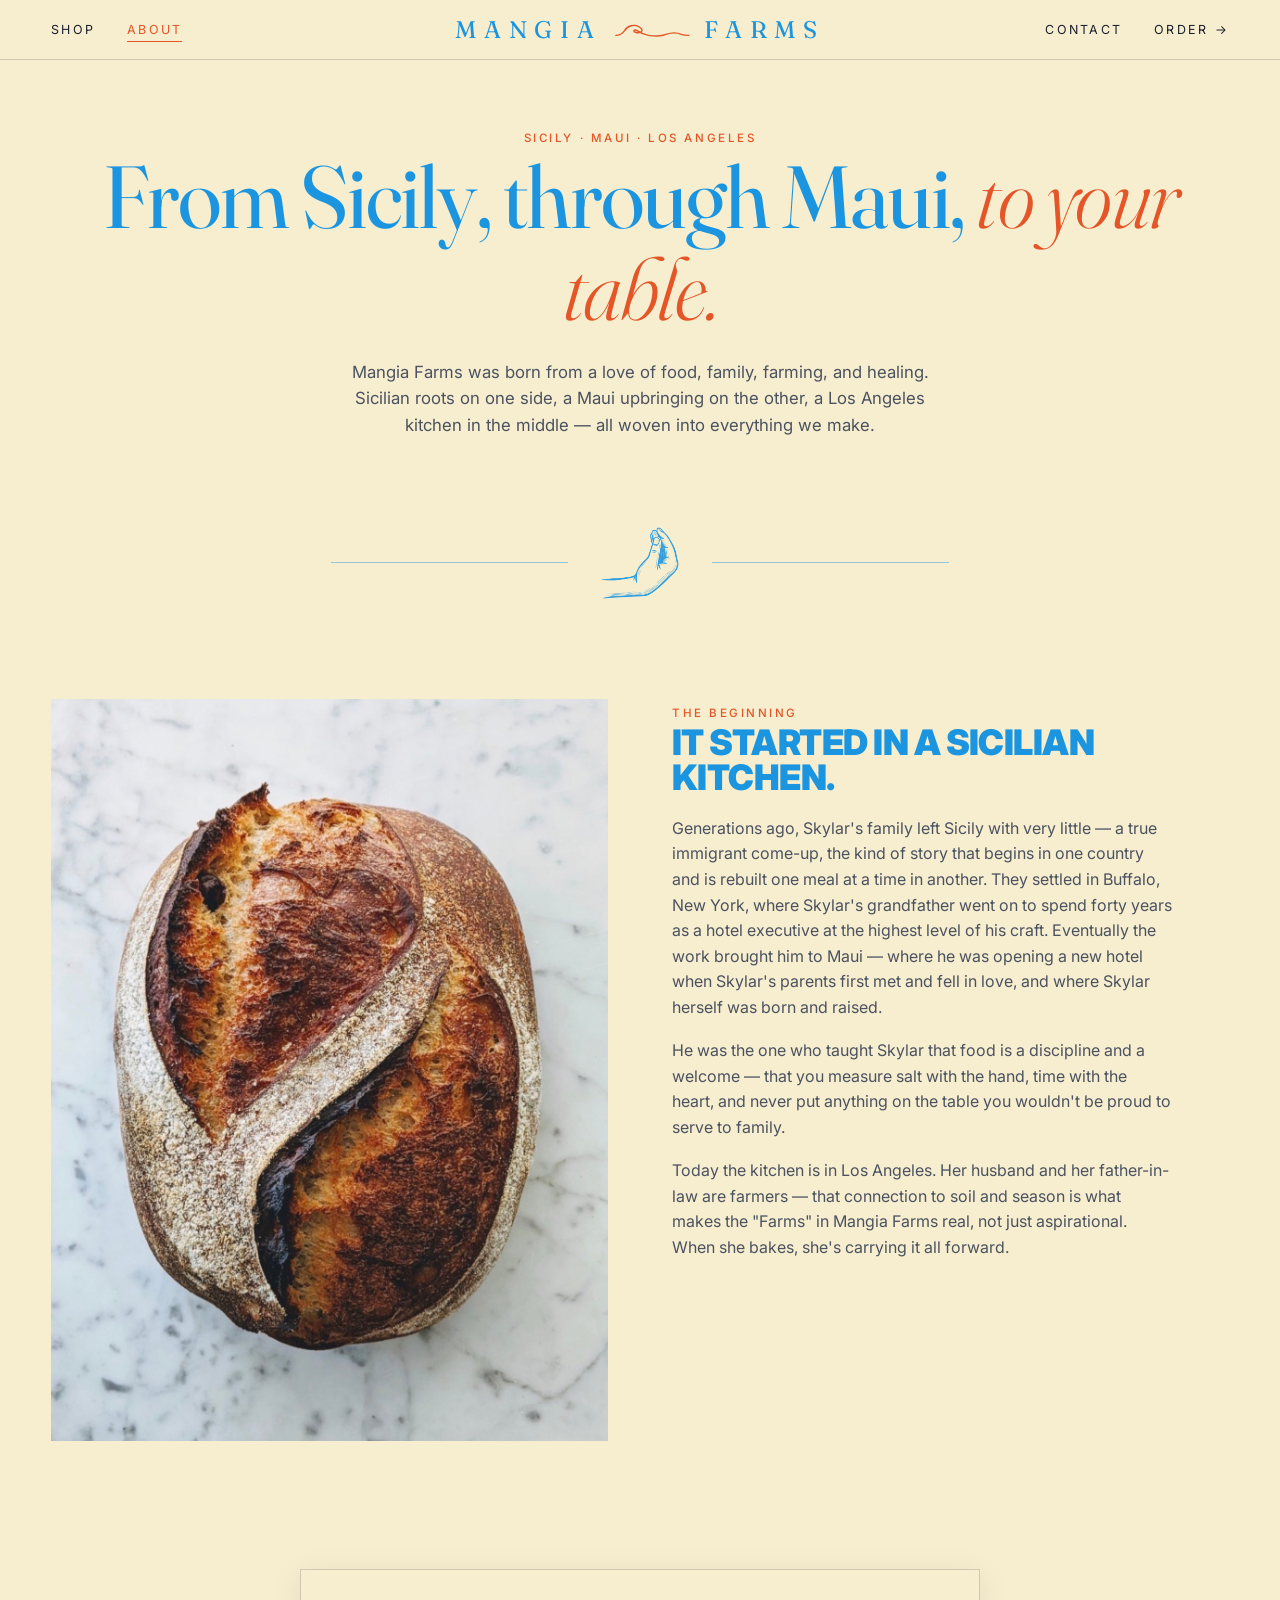
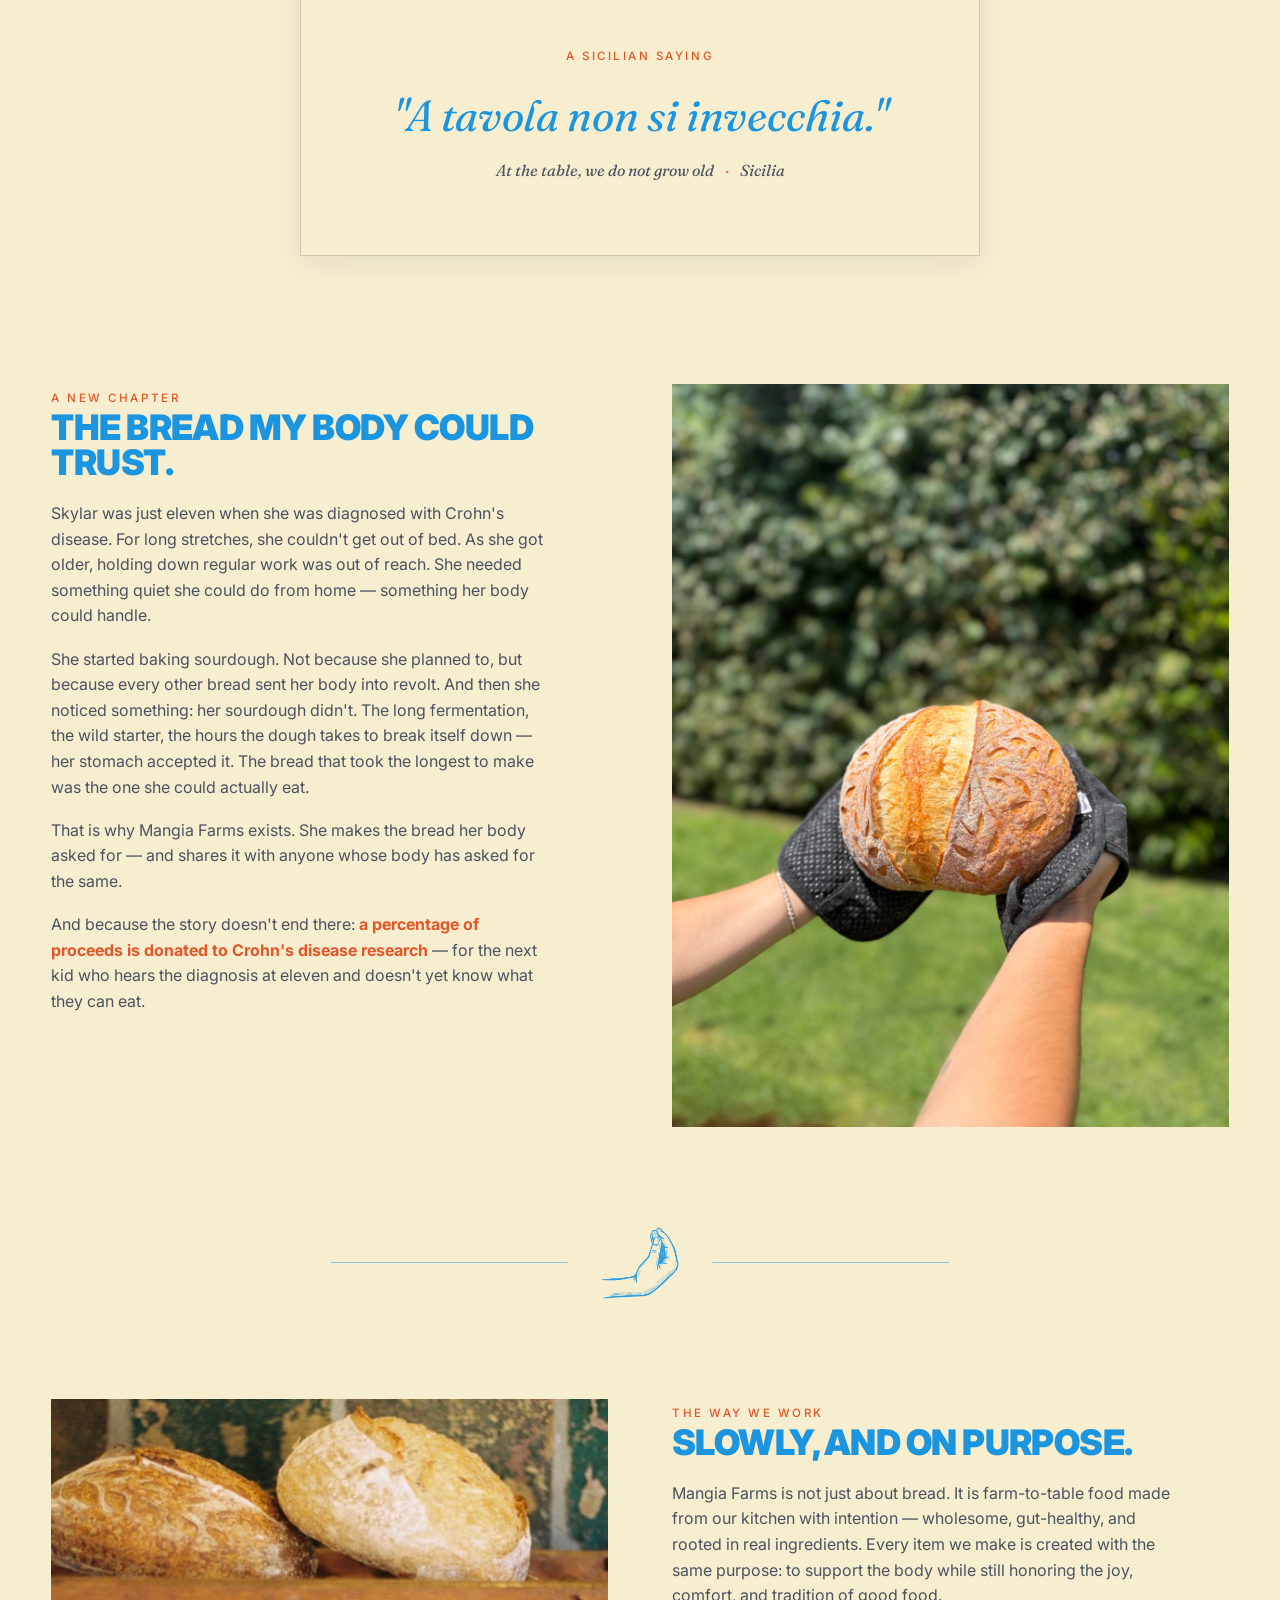
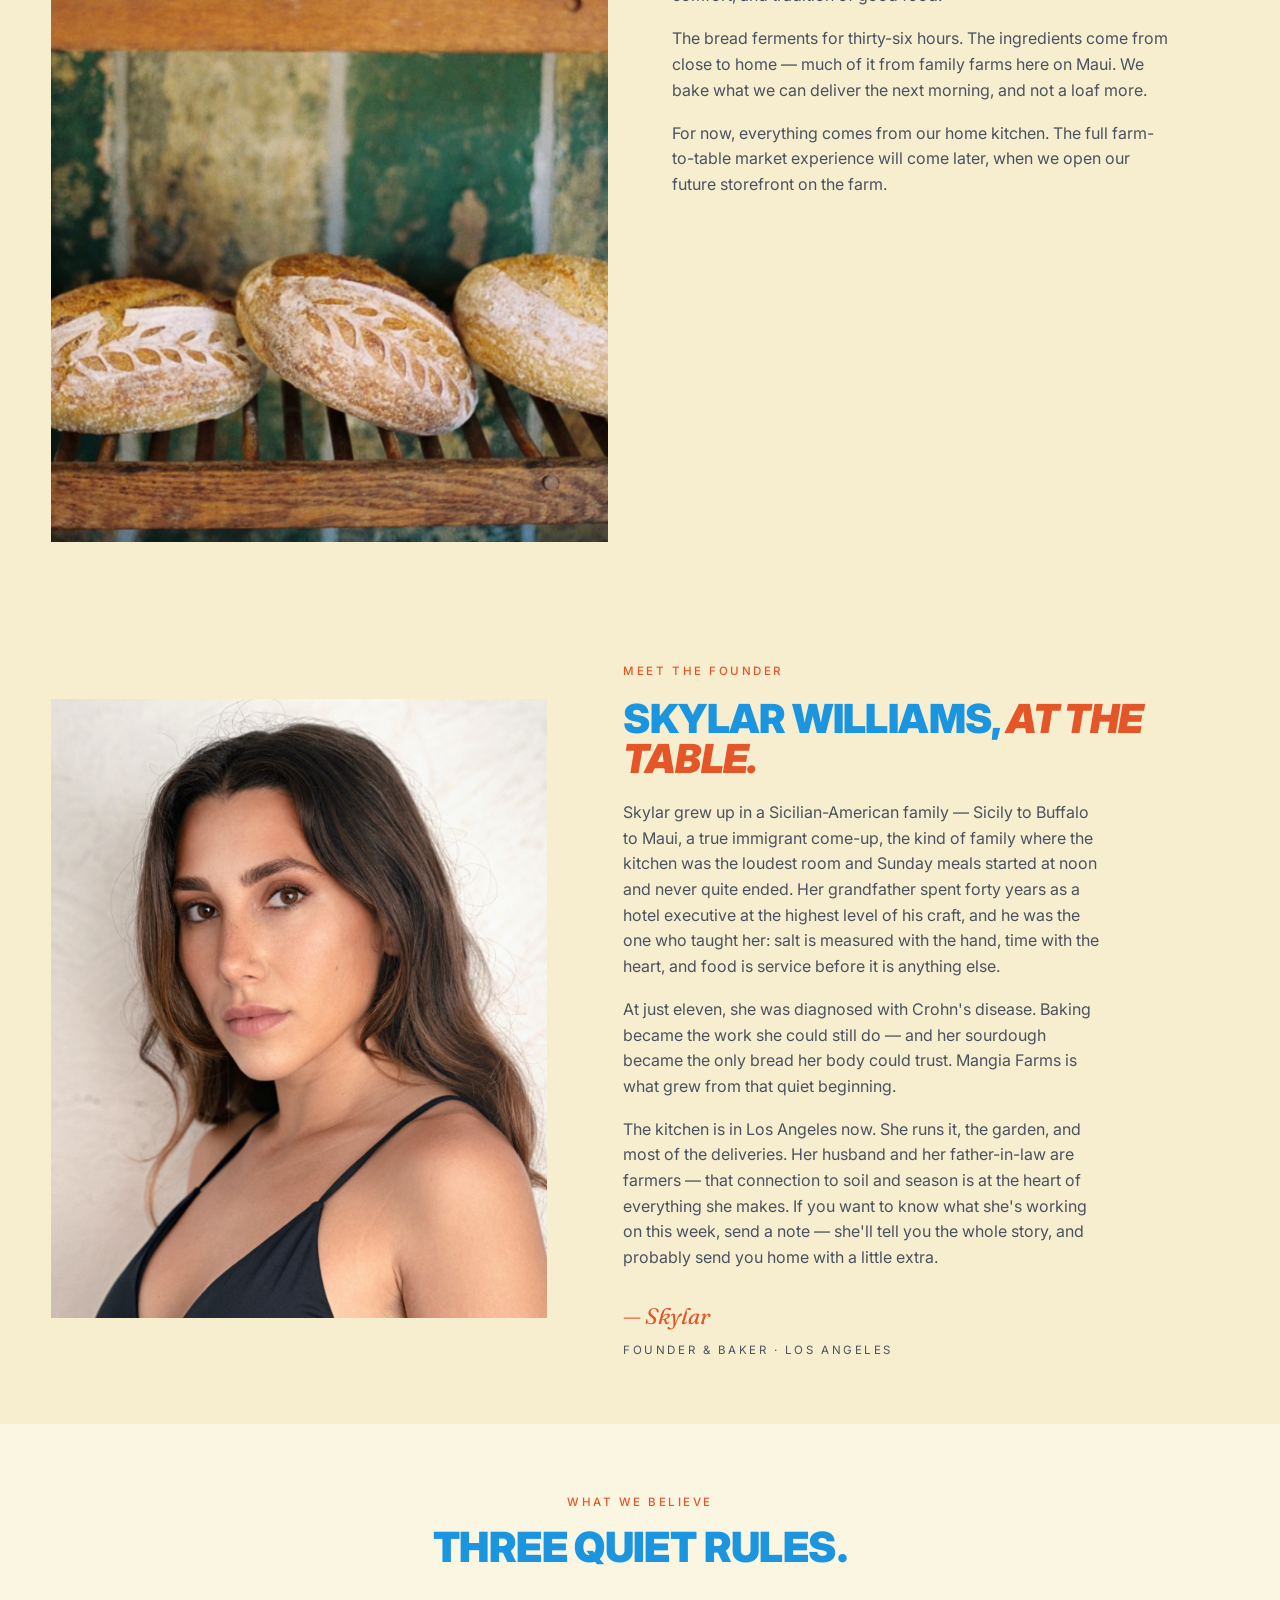
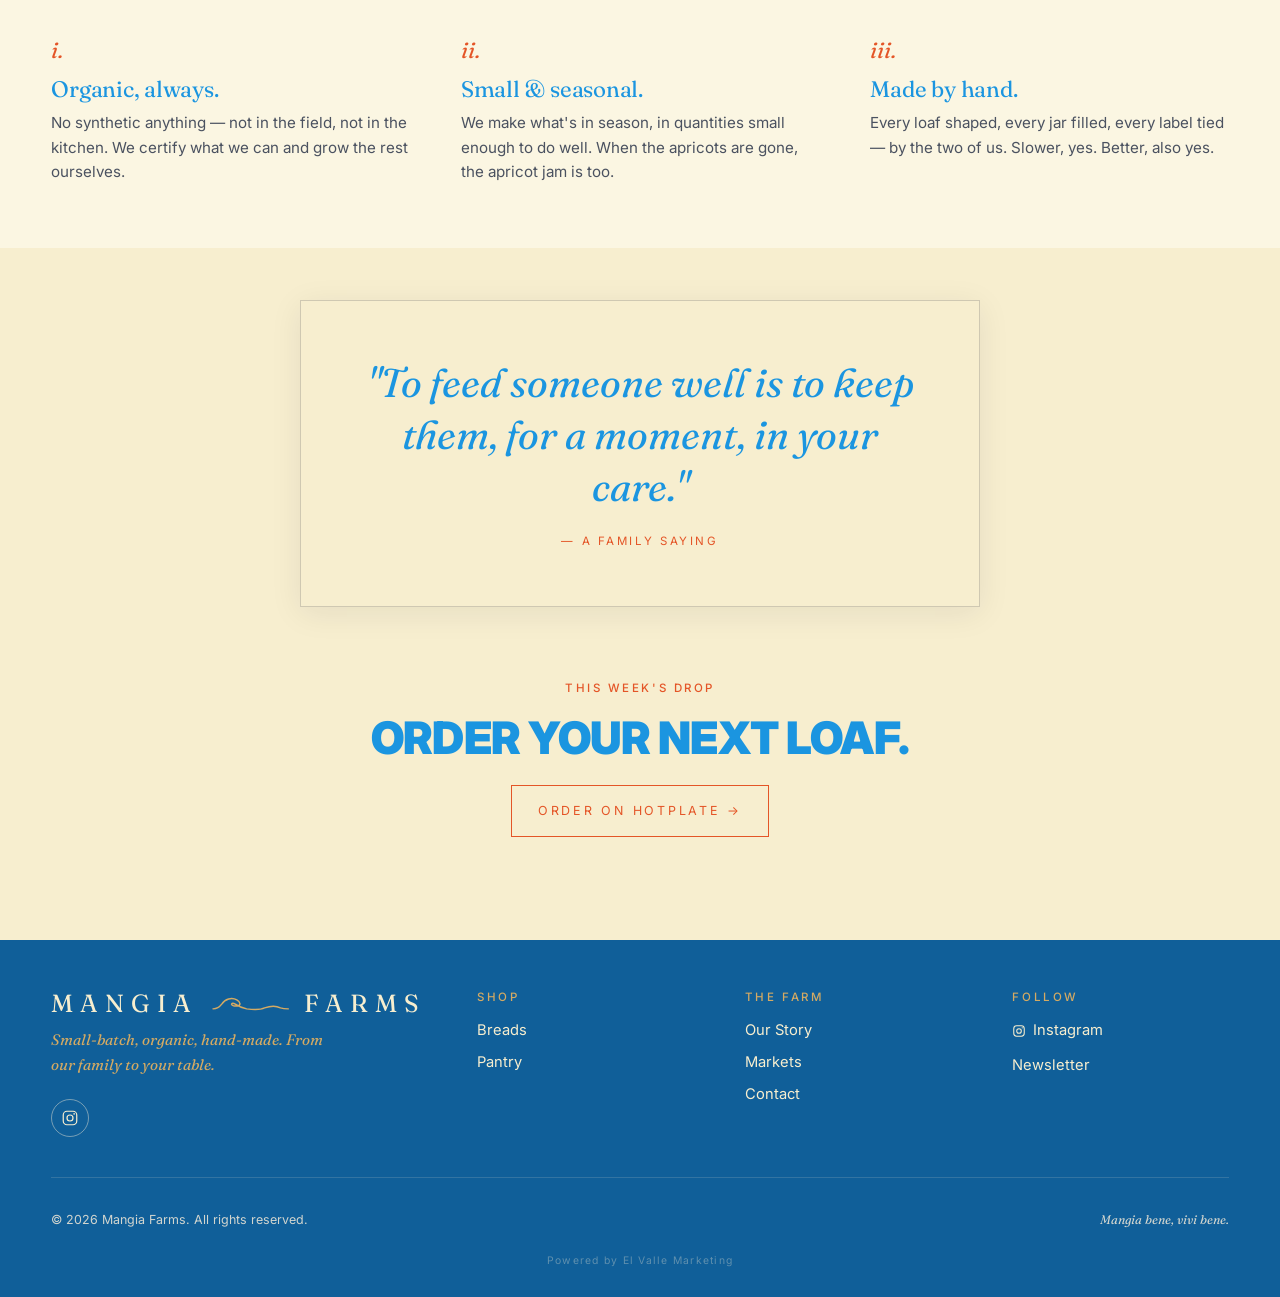
==== about.html @ 17d184f8 "Initial commit — Mangia Farms site Full site as currently live at mangiafarms.com: home, shop, about" ====
<!doctype html>
<html lang="en">
<head>
<meta charset="utf-8" />
<meta name="viewport" content="width=device-width, initial-scale=1" />
<title>About — Mangia Farms</title>
<meta name="description" content="The story of Mangia Farms — a small, family-run kitchen growing and making slow, organic food in the old tradition." />
<link rel="canonical" href="https://mangiafarms.com/about.html">
<meta property="og:type" content="website">
<meta property="og:site_name" content="Mangia Farms">
<meta property="og:title" content="From Sicily, through Maui, to your table — Mangia Farms">
<meta property="og:description" content="Skylar Williams was diagnosed with Crohn's at eleven. Her long-fermented sourdough became the bread her body could trust. This is the story of Mangia Farms.">
<meta property="og:url" content="https://mangiafarms.com/about.html">
<meta property="og:image" content="https://mangiafarms.com/img/loaf-mitts-light.jpg">
<meta name="twitter:card" content="summary_large_image">
<link rel="preconnect" href="https://fonts.googleapis.com">
<link rel="preconnect" href="https://fonts.gstatic.com" crossorigin>
<link href="https://fonts.googleapis.com/css2?family=Fraunces:ital,opsz,wght@0,9..144,300;0,9..144,400;0,9..144,500;1,9..144,300;1,9..144,400&family=Inter:wght@300;400;500;600;700;800;900&family=Caveat:wght@500;700&display=swap" rel="stylesheet">
<link rel="icon" type="image/png" sizes="32x32" href="img/favicon-32.png">
<link rel="icon" type="image/png" sizes="16x16" href="img/favicon-16.png">
<link rel="icon" type="image/png" href="img/favicon.png">
<link rel="apple-touch-icon" sizes="180x180" href="img/apple-touch-icon.png">
<link rel="stylesheet" href="styles.css">
</head>
<body>

<header class="nav">
  <div class="nav-inner">
    <ul class="nav-links nav-links--left">
      <li><a href="shop.html">Shop</a></li>
      <li><a href="about.html" class="active">About</a></li>
    </ul>
    <a href="index.html" class="brand"><span>Mangia</span><svg class="brand-wave" viewBox="0 0 80 18" aria-hidden="true" focusable="false"><path d="M 2 15 C 5 15 8 14 11 10 C 14 5 21 3 26 6 C 31 9 30 13 23 12 C 19 11 21 8 24 10 C 27 12 31 14 36 15 C 44 16 50 16 54 14 C 60 12 66 12 70 14 C 73 15 76 15 78 15" fill="none" stroke="currentColor" stroke-width="1.5" stroke-linecap="round" stroke-linejoin="round"/></svg><span>Farms</span></a>
    <ul class="nav-links nav-links--right">
      <li><a href="contact.html">Contact</a></li>
      <li><a href="https://www.hotplate.com/mangiafarms?referralType=reminder" target="_blank" rel="noopener">Order &rarr;</a></li>
    </ul>
  </div>
</header>

<main>

  <section class="about-hero">
    <span class="eyebrow">Sicily · Maui · Los Angeles</span>
    <h1>From Sicily, through Maui, <em>to your table.</em></h1>
    <p>Mangia Farms was born from a love of food, family, farming, and healing. Sicilian roots on one side, a Maui upbringing on the other, a Los Angeles kitchen in the middle — all woven into everything we make.</p>
  </section>

  <div class="hand-divider" aria-hidden="true">
    <img src="img/mangia-hand.png" alt="" loading="lazy" decoding="async" />
  </div>

  <section class="story">
    <figure class="story-img">
      <img src="img/loaf-marble.jpg" alt="A single sourdough boule on marble, scored in two crescent slashes." />
    </figure>
    <div class="story-copy">
      <span class="eyebrow">The Beginning</span>
      <h2>It started in a Sicilian kitchen.</h2>
      <p>Generations ago, Skylar's family left Sicily with very little — a true immigrant come-up, the kind of story that begins in one country and is rebuilt one meal at a time in another. They settled in Buffalo, New York, where Skylar's grandfather went on to spend forty years as a hotel executive at the highest level of his craft. Eventually the work brought him to Maui — where he was opening a new hotel when Skylar's parents first met and fell in love, and where Skylar herself was born and raised.</p>
      <p>He was the one who taught Skylar that food is a discipline and a welcome — that you measure salt with the hand, time with the heart, and never put anything on the table you wouldn't be proud to serve to family.</p>
      <p>Today the kitchen is in Los Angeles. Her husband and her father-in-law are farmers — that connection to soil and season is what makes the "Farms" in Mangia Farms real, not just aspirational. When she bakes, she's carrying it all forward.</p>
    </div>
  </section>

  <section class="heritage-section">
    <div class="heritage-band">
      <span class="eyebrow">A Sicilian Saying</span>
      <p class="heritage-quote">"A tavola non si invecchia."</p>
      <p class="heritage-translation">At the table, we do not grow old <span class="dot">·</span> Sicilia</p>
    </div>
  </section>

  <section class="story reverse">
    <figure class="story-img">
      <img src="img/loaf-mitts-light.jpg" alt="A sourdough boule with intricate wheat-pattern scoring, held in oven mitts in the garden." loading="lazy" decoding="async" />
    </figure>
    <div class="story-copy">
      <span class="eyebrow">A New Chapter</span>
      <h2>The bread my body could trust.</h2>
      <p>Skylar was just eleven when she was diagnosed with Crohn's disease. For long stretches, she couldn't get out of bed. As she got older, holding down regular work was out of reach. She needed something quiet she could do from home — something her body could handle.</p>
      <p>She started baking sourdough. Not because she planned to, but because every other bread sent her body into revolt. And then she noticed something: her sourdough didn't. The long fermentation, the wild starter, the hours the dough takes to break itself down — her stomach accepted it. The bread that took the longest to make was the one she could actually eat.</p>
      <p>That is why Mangia Farms exists. She makes the bread her body asked for — and shares it with anyone whose body has asked for the same.</p>
      <p>And because the story doesn't end there: <strong style="font-style: normal; color: var(--wine);">a percentage of proceeds is donated to Crohn's disease research</strong> — for the next kid who hears the diagnosis at eleven and doesn't yet know what they can eat.</p>
    </div>
  </section>

  <div class="hand-divider" aria-hidden="true">
    <img src="img/mangia-hand.png" alt="" loading="lazy" decoding="async" />
  </div>

  <section class="story">
    <figure class="story-img">
      <img src="img/loaves-shelf.jpg" alt="A wooden rack of fresh-baked loaves with wheat-pattern scoring against a weathered green wall." loading="lazy" decoding="async" />
    </figure>
    <div class="story-copy">
      <span class="eyebrow">The Way We Work</span>
      <h2>Slowly, and on purpose.</h2>
      <p>Mangia Farms is not just about bread. It is farm-to-table food made from our kitchen with intention — wholesome, gut-healthy, and rooted in real ingredients. Every item we make is created with the same purpose: to support the body while still honoring the joy, comfort, and tradition of good food.</p>
      <p>The bread ferments for thirty-six hours. The ingredients come from close to home — much of it from family farms here on Maui. We bake what we can deliver the next morning, and not a loaf more.</p>
      <p>For now, everything comes from our home kitchen. The full farm-to-table market experience will come later, when we open our future storefront on the farm.</p>
    </div>
  </section>

  <section class="founder">
    <figure class="founder-img">
      <img src="img/skylar.jpg" alt="Skylar Williams, founder of Mangia Farms." loading="lazy" decoding="async" />
    </figure>
    <div class="founder-copy">
      <span class="eyebrow">Meet the Founder</span>
      <h2>Skylar Williams, <em>at the table.</em></h2>
      <p>Skylar grew up in a Sicilian-American family — Sicily to Buffalo to Maui, a true immigrant come-up, the kind of family where the kitchen was the loudest room and Sunday meals started at noon and never quite ended. Her grandfather spent forty years as a hotel executive at the highest level of his craft, and he was the one who taught her: salt is measured with the hand, time with the heart, and food is service before it is anything else.</p>
      <p>At just eleven, she was diagnosed with Crohn's disease. Baking became the work she could still do — and her sourdough became the only bread her body could trust. Mangia Farms is what grew from that quiet beginning.</p>
      <p>The kitchen is in Los Angeles now. She runs it, the garden, and most of the deliveries. Her husband and her father-in-law are farmers — that connection to soil and season is at the heart of everything she makes. If you want to know what she's working on this week, send a note — she'll tell you the whole story, and probably send you home with a little extra.</p>
      <span class="founder-signature">— Skylar</span>
      <span class="founder-role">Founder &amp; Baker · Los Angeles</span>
    </div>
  </section>

  <div class="values">
    <section>
      <div class="section-head">
        <span class="eyebrow">What We Believe</span>
        <h2>Three quiet rules.</h2>
      </div>
      <div class="values-grid">
        <div class="value">
          <div class="value-num">i.</div>
          <h3>Organic, always.</h3>
          <p>No synthetic anything — not in the field, not in the kitchen. We certify what we can and grow the rest ourselves.</p>
        </div>
        <div class="value">
          <div class="value-num">ii.</div>
          <h3>Small &amp; seasonal.</h3>
          <p>We make what's in season, in quantities small enough to do well. When the apricots are gone, the apricot jam is too.</p>
        </div>
        <div class="value">
          <div class="value-num">iii.</div>
          <h3>Made by hand.</h3>
          <p>Every loaf shaped, every jar filled, every label tied — by the two of us. Slower, yes. Better, also yes.</p>
        </div>
      </div>
    </section>
  </div>

  <div class="quote">
    <blockquote>"To feed someone well is to keep them, for a moment, in your care."</blockquote>
    <cite>— A Family Saying</cite>
  </div>

  <section style="padding-top: 1rem; text-align: center;">
    <span class="eyebrow">This Week's Drop</span>
    <h2 style="font-size: clamp(1.8rem, 4vw, 2.8rem); margin: 1rem 0 1.5rem;">Order your next loaf.</h2>
    <a href="https://www.hotplate.com/mangiafarms?referralType=reminder" target="_blank" rel="noopener" class="btn btn--wine">Order on Hotplate &rarr;</a>
  </section>

</main>

<footer>
  <div class="footer-inner">
    <div>
      <div class="footer-brand"><span>Mangia</span><svg class="brand-wave" viewBox="0 0 80 18" aria-hidden="true" focusable="false"><path d="M 2 15 C 5 15 8 14 11 10 C 14 5 21 3 26 6 C 31 9 30 13 23 12 C 19 11 21 8 24 10 C 27 12 31 14 36 15 C 44 16 50 16 54 14 C 60 12 66 12 70 14 C 73 15 76 15 78 15" fill="none" stroke="currentColor" stroke-width="1.5" stroke-linecap="round" stroke-linejoin="round"/></svg><span>Farms</span></div>
      <p class="footer-tag">Small-batch, organic, hand-made. From our family to your table.</p>
      <div class="footer-social">
        <a href="https://www.instagram.com/mangiafarms" target="_blank" rel="noopener" aria-label="Follow Mangia Farms on Instagram">
          <svg viewBox="0 0 24 24" aria-hidden="true" focusable="false"><rect x="3" y="3" width="18" height="18" rx="5" fill="none" stroke="currentColor" stroke-width="1.6"/><circle cx="12" cy="12" r="4" fill="none" stroke="currentColor" stroke-width="1.6"/><circle cx="17.5" cy="6.5" r="1.1" fill="currentColor"/></svg>
        </a>
      </div>
    </div>
    <div class="footer-col">
      <h4>Shop</h4>
      <ul>
        <li><a href="shop.html">Breads</a></li>
        <li><a href="shop.html">Pantry</a></li>
      </ul>
    </div>
    <div class="footer-col">
      <h4>The Farm</h4>
      <ul>
        <li><a href="about.html">Our Story</a></li>
        <li><a href="index.html#markets">Markets</a></li>
        <li><a href="contact.html">Contact</a></li>
      </ul>
    </div>
    <div class="footer-col">
      <h4>Follow</h4>
      <ul>
        <li><a href="https://www.instagram.com/mangiafarms" target="_blank" rel="noopener" class="ig-inline"><svg viewBox="0 0 24 24" aria-hidden="true" focusable="false"><rect x="3" y="3" width="18" height="18" rx="5" fill="none" stroke="currentColor" stroke-width="1.8"/><circle cx="12" cy="12" r="4" fill="none" stroke="currentColor" stroke-width="1.8"/><circle cx="17.5" cy="6.5" r="1.1" fill="currentColor"/></svg>Instagram</a></li>
        <li><a href="#">Newsletter</a></li>
      </ul>
    </div>
  </div>
  <div class="footer-bottom">
    <span>© 2026 Mangia Farms. All rights reserved.</span>
    <span class="italic" style="font-family: var(--serif);">Mangia bene, vivi bene.</span>
  </div>
  <div class="footer-credit"><a href="https://elvallemarketing.com" target="_blank" rel="noopener">Powered by El Valle Marketing</a></div>
</footer>

</body>
</html>
---- styles.css ----
/* ============================================
   MANGIA FARMS
   Farm-to-table, organic, slow-made.
   ============================================ */

:root {
  /* Sun-on-Mediterranean palette: cobalt sea, persimmon harvest, cream linen. */
  --cream:        #f7eecf;
  --cream-deep:   #eee2b5;
  --bone:         #fbf6e2;
  --wheat:        #d4aa63;
  --sage:         #b65331;  /* terracotta — supporting warm */
  --sage-deep:    #8d3f23;
  --moss:         #1b95e0;  /* sky blue — headings + brand */
  --navy:         #105f99;  /* deep navy — dark-band surfaces (markets + footer) */
  --wine:         #e45527;  /* persimmon orange — accents + emphasis */
  --wine-deep:    #b7401a;
  --ink:          #1a1f2e;
  --ink-soft:     #4b5260;
  --rule:         rgba(26, 31, 46, 0.18);

  --serif:  'Fraunces', 'Cormorant Garamond', Georgia, serif;
  --sans:   'Inter', -apple-system, BlinkMacSystemFont, 'Helvetica Neue', Arial, sans-serif;
  --script: 'Caveat', 'Bradley Hand', 'Segoe Script', cursive;

  --gutter: clamp(1.25rem, 4vw, 3.5rem);
  --max:    1320px;
}

* { box-sizing: border-box; margin: 0; padding: 0; }

html, body { overflow-x: hidden; max-width: 100%; }
html { scroll-behavior: smooth; }

body {
  font-family: var(--sans);
  font-size: 16px;
  line-height: 1.6;
  color: var(--ink);
  background: var(--cream);
  -webkit-font-smoothing: antialiased;
  -moz-osx-font-smoothing: grayscale;
  text-rendering: optimizeLegibility;
  word-wrap: break-word;
  overflow-wrap: break-word;
}

img { display: block; max-width: 100%; height: auto; }
a   { color: inherit; text-decoration: none; }

/* ---------- Type ---------- */

h1, h3, h4, h5 {
  font-family: var(--serif);
  font-weight: 400;
  letter-spacing: -0.01em;
  line-height: 1.05;
  color: var(--moss);
}

/* h2 — Clare-V-style punchy section headers (Inter Black 900 uppercase) */
h2 {
  font-family: var(--sans);
  font-weight: 900;
  letter-spacing: -0.015em;
  line-height: 1;
  color: var(--moss);
  text-transform: uppercase;
}
h2 em {
  font-weight: 900;
  font-style: italic;
}

.eyebrow {
  font-family: var(--sans);
  font-size: 0.72rem;
  letter-spacing: 0.22em;
  text-transform: uppercase;
  font-weight: 500;
  color: var(--wine);
}

.italic { font-style: italic; }

/* Handwritten script accent — for hand-lettered "written by Skylar" moments.
   Use sparingly on select italic phrases where you want warmth, not formality. */
em.script,
.script {
  font-family: var(--script) !important;
  font-weight: 700 !important;
  font-style: normal !important;
  letter-spacing: 0 !important;
  line-height: 0.9;
  color: var(--wine) !important;
}
h1 em.script,
h2 em.script {
  font-size: 1.2em;   /* Caveat has smaller x-height; bump up to match visual weight of Fraunces italic */
  display: inline-block;
  transform: translateY(0.06em);
}

/* Photo-hero utility — full-bleed cinematic photograph with overlaid headline.
   Ready for photoshoot content: <section class="photo-hero">
     <img src="hero.jpg" alt="">
     <div class="photo-hero-overlay"><h1>...</h1></div>
   </section> */
.photo-hero {
  position: relative;
  width: 100%;
  min-height: clamp(400px, 70vh, 720px);
  overflow: hidden;
  display: flex;
  align-items: center;
  justify-content: center;
}
.photo-hero > img {
  position: absolute;
  inset: 0;
  width: 100%;
  height: 100%;
  object-fit: cover;
  z-index: 0;
}
.photo-hero::after {
  content: "";
  position: absolute;
  inset: 0;
  background: linear-gradient(180deg, rgba(26, 31, 46, 0.15) 0%, rgba(26, 31, 46, 0.35) 100%);
  z-index: 1;
}
.photo-hero-overlay {
  position: relative;
  z-index: 2;
  text-align: center;
  padding: 0 var(--gutter);
  max-width: 1100px;
  color: var(--cream);
}
.photo-hero-overlay h1,
.photo-hero-overlay h2 { color: var(--cream); }

/* ---------- Nav ---------- */

.nav {
  position: sticky;
  top: 0;
  z-index: 50;
  background: var(--cream);
  border-bottom: 1px solid var(--rule);
  backdrop-filter: blur(6px);
}

.nav-inner {
  max-width: var(--max);
  margin: 0 auto;
  padding: 1.1rem var(--gutter);
  display: grid;
  grid-template-columns: 1fr auto 1fr;
  align-items: center;
  gap: 1.5rem;
}

.brand {
  font-family: var(--serif);
  font-size: 1.5rem;
  letter-spacing: 0.32em;
  text-transform: uppercase;
  color: var(--moss);
  justify-self: center;
  display: inline-flex;
  align-items: center;
  gap: 0.55em;
  line-height: 1;
}

.brand-wave {
  width: 3.2em;
  height: 0.72em;
  color: var(--wine);
  flex-shrink: 0;
  overflow: visible;
}

.brand .amp {
  font-style: italic;
  font-weight: 300;
  margin: 0 0.15em;
  color: var(--wine);
}

.nav-links {
  display: flex;
  gap: 2rem;
  list-style: none;
  font-size: 0.78rem;
  letter-spacing: 0.18em;
  text-transform: uppercase;
}

.nav-links--left  { justify-self: start; }
.nav-links--right { justify-self: end; }

.nav-links a {
  color: var(--ink);
  position: relative;
  padding-bottom: 2px;
  transition: color 0.2s ease;
}
.nav-links a:hover,
.nav-links a.active {
  color: var(--wine);
}
.nav-links a.active::after {
  content: "";
  position: absolute;
  left: 0; right: 0; bottom: -3px;
  height: 1px;
  background: var(--wine);
}

@media (max-width: 720px) {
  .nav-inner { grid-template-columns: 1fr; gap: 0.6rem; }
  .nav-links { justify-self: center !important; gap: 1.25rem; font-size: 0.7rem; }
  .brand { font-size: 1.2rem; letter-spacing: 0.28em; }
}
@media (max-width: 420px) {
  .brand { font-size: 1rem; letter-spacing: 0.22em; gap: 0.4em; }
  .brand-wave { width: 2.6em; height: 0.7em; }
  .nav-links { gap: 0.9rem; font-size: 0.65rem; letter-spacing: 0.15em; }
}

/* ---------- Hero ---------- */

.hero {
  max-width: var(--max);
  margin: 0 auto;
  padding: clamp(2.5rem, 5vw, 4.5rem) var(--gutter) clamp(2rem, 4vw, 3.5rem);
  display: grid;
  grid-template-columns: 1.05fr 1fr;
  gap: clamp(2rem, 5vw, 5rem);
  align-items: center;
}

.hero-copy .eyebrow { margin-bottom: 1.4rem; display: inline-block; }

.hero-title {
  font-size: clamp(2.8rem, 7vw, 5.4rem);
  letter-spacing: -0.02em;
  margin-bottom: 1.5rem;
}
.hero-title em {
  font-style: italic;
  color: var(--wine);
  font-weight: 300;
}

.hero-lede {
  font-size: 1.05rem;
  color: var(--ink-soft);
  max-width: 38ch;
  margin-bottom: 2rem;
}

.hero-img {
  position: relative;
  aspect-ratio: 4 / 5;
  overflow: hidden;
}
.hero-img img {
  width: 100%;
  height: 100%;
  object-fit: cover;
  object-position: center;
}
.hero-img::after {
  content: "";
  position: absolute;
  inset: 0;
  border: 1px solid rgba(255,255,255,0.25);
  pointer-events: none;
}

.hero-caption {
  font-family: var(--serif);
  font-style: italic;
  font-size: 0.85rem;
  color: var(--ink-soft);
  margin-top: 0.75rem;
  letter-spacing: 0.02em;
}

@media (max-width: 820px) {
  .hero { grid-template-columns: 1fr; }
  .hero-img { aspect-ratio: 4 / 5; max-height: 80vh; }
}

/* ---------- Buttons ---------- */

.btn {
  display: inline-block;
  font-family: var(--sans);
  font-size: 0.78rem;
  letter-spacing: 0.22em;
  text-transform: uppercase;
  padding: 0.95rem 1.6rem;
  border: 1px solid var(--moss);
  color: var(--moss);
  background: transparent;
  cursor: pointer;
  transition: all 0.25s ease;
}
.btn:hover {
  background: var(--moss);
  color: var(--cream);
}
.btn--wine {
  border-color: var(--wine);
  color: var(--wine);
}
.btn--wine:hover {
  background: var(--wine);
  color: var(--cream);
}

/* ---------- Sections ---------- */

section {
  max-width: var(--max);
  margin: 0 auto;
  padding: clamp(2.5rem, 5vw, 4.5rem) var(--gutter);
}

.section-head {
  text-align: center;
  margin-bottom: clamp(2.5rem, 5vw, 4rem);
}

.section-head .eyebrow { margin-bottom: 1rem; display: inline-block; }
.section-head h2 {
  font-size: clamp(1.7rem, 3.5vw, 2.6rem);
  letter-spacing: -0.015em;
}
.section-head p {
  margin-top: 1rem;
  color: var(--ink-soft);
  max-width: 52ch;
  margin-left: auto;
  margin-right: auto;
}

/* Philosophy split */
.philosophy {
  background: var(--bone);
}
.philosophy-inner {
  max-width: var(--max);
  margin: 0 auto;
  padding: clamp(3rem, 6vw, 5rem) var(--gutter);
  display: grid;
  grid-template-columns: 1fr 1.1fr;
  gap: clamp(2.5rem, 6vw, 6rem);
  align-items: center;
}
.philosophy-img {
  aspect-ratio: 3 / 4;
  overflow: hidden;
}
.philosophy-img img {
  width: 100%; height: 100%; object-fit: cover;
}
.philosophy-copy h2 {
  font-size: clamp(1.7rem, 3.5vw, 2.6rem);
  margin-bottom: 1.5rem;
}
.philosophy-copy p {
  color: var(--ink-soft);
  margin-bottom: 1.1rem;
  font-size: 1.02rem;
  max-width: 46ch;
}
.philosophy-copy .signature {
  font-family: var(--serif);
  font-style: italic;
  color: var(--wine);
  font-size: 1.15rem;
  margin-top: 1.8rem;
}

@media (max-width: 820px) {
  .philosophy-inner { grid-template-columns: 1fr; }
}

/* ---------- Product grid ---------- */

.grid {
  display: grid;
  grid-template-columns: repeat(auto-fit, minmax(240px, 1fr));
  gap: clamp(1.5rem, 2.5vw, 2.25rem);
}
@media (max-width: 560px) { .grid { grid-template-columns: 1fr; } }

.card {
  background: transparent;
  text-align: left;
  cursor: pointer;
  transition: transform 0.4s ease;
}
.card:hover { transform: translateY(-4px); }

.card-img {
  aspect-ratio: 4 / 5;
  overflow: hidden;
  background: var(--cream-deep);
  margin-bottom: 1.1rem;
}
.card-img img {
  width: 100%;
  height: 100%;
  object-fit: cover;
  transition: transform 0.8s ease;
}
.card:hover .card-img img { transform: scale(1.04); }

.card-tag {
  font-size: 0.7rem;
  letter-spacing: 0.2em;
  text-transform: uppercase;
  color: var(--sage-deep);
  margin-bottom: 0.5rem;
  display: block;
}
.card h3 {
  font-size: 1.45rem;
  margin-bottom: 0.3rem;
  color: var(--ink);
}
.card-desc {
  color: var(--ink-soft);
  font-size: 0.92rem;
  margin-bottom: 0.7rem;
  max-width: 38ch;
}
.card-price {
  font-family: var(--serif);
  font-style: italic;
  color: var(--wine);
  font-size: 1.05rem;
}

/* Coming-soon placeholder card */
.card--soon { cursor: default; }
.card--soon:hover { transform: none; }
.card-img--placeholder {
  background: var(--bone);
  border: 1px solid var(--rule);
  display: flex;
  flex-direction: column;
  align-items: center;
  justify-content: center;
  gap: 1.1rem;
}
.card-img--placeholder .placeholder-wave {
  width: 100px;
  height: 22px;
  color: var(--moss);
  opacity: 0.55;
  overflow: visible;
}
.coming-label {
  font-family: var(--sans);
  font-size: 0.7rem;
  letter-spacing: 0.28em;
  text-transform: uppercase;
  color: var(--wine);
}
.card-price--soon {
  font-family: var(--serif);
  font-style: italic;
  color: var(--ink-soft);
  font-size: 1rem;
}

/* ---------- Markets ---------- */

.markets {
  background: var(--navy);
  color: var(--cream);
}
.markets section { padding-top: clamp(3rem, 6vw, 4.5rem); padding-bottom: clamp(3rem, 6vw, 4.5rem); }
.markets .eyebrow { color: var(--wheat); }
.markets h2 { color: var(--cream); }
.markets .section-head p { color: rgba(243, 234, 216, 0.95); }

.market-list {
  list-style: none;
  max-width: 720px;
  margin: 0 auto;
}
.market-list li {
  display: grid;
  grid-template-columns: 1fr auto;
  gap: 1.5rem;
  padding: 1.3rem 0;
  border-bottom: 1px solid rgba(243, 234, 216, 0.18);
  align-items: baseline;
}
.market-list li:last-child { border-bottom: none; }
.market-name {
  font-family: var(--serif);
  font-size: 1.35rem;
  color: var(--cream);
}
.market-meta {
  color: rgba(243, 234, 216, 0.9);
  font-size: 0.88rem;
  margin-top: 0.2rem;
}
.market-day {
  font-family: var(--serif);
  font-style: italic;
  color: var(--wheat);
  font-size: 1.05rem;
  text-align: right;
  white-space: nowrap;
}

/* ---------- Callout ---------- */

.callout {
  max-width: 720px;
  margin: 0 auto clamp(2.5rem, 4vw, 4rem);
  padding: clamp(1.6rem, 3vw, 2.2rem) clamp(1.4rem, 3vw, 2.2rem);
  background: var(--bone);
  border-left: 3px solid var(--wine);
  text-align: left;
}
.callout-label {
  font-family: var(--sans);
  font-size: 0.7rem;
  letter-spacing: 0.22em;
  text-transform: uppercase;
  color: var(--wine);
  font-weight: 500;
  display: block;
  margin-bottom: 0.8rem;
}
.callout p {
  font-family: var(--serif);
  font-style: italic;
  color: var(--ink);
  font-size: 1.05rem;
  line-height: 1.55;
}

/* ---------- Heritage band ---------- */

.heritage-section {
  padding: clamp(2.5rem, 6vw, 5rem) var(--gutter);
}
.heritage-band {
  background: var(--cream);
  text-align: center;
  padding: clamp(3rem, 6vw, 4.5rem) clamp(1.75rem, 5vw, 3.5rem);
  max-width: 680px;
  margin: 0 auto;
  border: 1px solid var(--rule);
  box-shadow: 0 6px 30px rgba(26, 31, 46, 0.08);
}
.heritage-band .eyebrow { margin-bottom: 1.5rem; display: inline-block; }
.heritage-quote {
  font-family: var(--serif);
  font-style: italic;
  font-size: clamp(1.7rem, 4vw, 2.7rem);
  color: var(--moss);
  line-height: 1.2;
  max-width: 22ch;
  margin: 0 auto;
}
.heritage-translation {
  font-family: var(--serif);
  font-style: italic;
  color: var(--ink-soft);
  font-size: 1rem;
  margin-top: 1rem;
}
.heritage-translation .dot { color: var(--wine); margin: 0 0.5em; }

/* ---------- Founder ---------- */

.founder {
  display: grid;
  grid-template-columns: 0.9fr 1.1fr;
  gap: clamp(2.5rem, 6vw, 6rem);
  align-items: center;
}
.founder-img {
  aspect-ratio: 4 / 5;
  overflow: hidden;
}
.founder-img img {
  width: 100%; height: 100%; object-fit: cover;
  object-position: center 25%;
}
.founder-copy .eyebrow { display: inline-block; margin-bottom: 1.2rem; }
.founder-copy h2 {
  font-size: clamp(1.7rem, 3.5vw, 2.5rem);
  margin-bottom: 1.3rem;
}
.founder-copy h2 em { font-style: italic; color: var(--wine); font-weight: 900; }
.founder-copy p {
  color: var(--ink-soft);
  margin-bottom: 1.1rem;
  max-width: 48ch;
}
.founder-signature {
  font-family: var(--serif);
  font-style: italic;
  color: var(--wine);
  font-size: 1.4rem;
  margin-top: 1.8rem;
  display: block;
}
.founder-role {
  font-family: var(--sans);
  font-size: 0.72rem;
  letter-spacing: 0.22em;
  text-transform: uppercase;
  color: var(--ink-soft);
  display: block;
  margin-top: 0.4rem;
}
@media (max-width: 820px) {
  .founder { grid-template-columns: 1fr; }
}

/* Small inline portrait — for use in signature/footer-of-section moments */
.portrait-inline {
  display: flex;
  align-items: center;
  gap: 1rem;
  margin-top: 2rem;
}
.portrait-inline img {
  width: 56px;
  height: 56px;
  border-radius: 50%;
  object-fit: cover;
  object-position: center 25%;
  flex-shrink: 0;
}
.portrait-inline .name {
  font-family: var(--serif);
  font-size: 1.05rem;
  color: var(--moss);
  display: block;
}
.portrait-inline .title {
  font-size: 0.72rem;
  letter-spacing: 0.2em;
  text-transform: uppercase;
  color: var(--ink-soft);
}

/* ---------- Decorative tablecloth pattern bands ---------- */

.pattern-band {
  width: 100%;
  height: 60px;
  background-repeat: repeat-x;
  background-position: center center;
  display: block;
  border-top: 1px solid var(--rule);
  border-bottom: 1px solid var(--rule);
}
.pattern-band--waves {
  background-image: url('img/pattern-waves.jpg');
  background-size: auto 100%;
  height: 56px;
}
.pattern-band--checker {
  background-image: url('img/pattern-checker.jpg');
  background-size: auto 100%;
  height: 90px;
}

/* Pattern band above the footer — sitewide visual signature */
footer { margin-top: 0; }
.pattern-band--footer {
  margin-top: clamp(2rem, 5vw, 4rem);
}

@media (max-width: 720px) {
  .pattern-band--waves   { height: 44px; }
  .pattern-band--checker { height: 70px; }
}

/* ---------- Small decorative hand under Preserves card ---------- */

/* Hand section divider — small hand centered between two horizontal sky-blue rules */
.hand-divider {
  display: flex;
  align-items: center;
  justify-content: center;
  gap: clamp(1rem, 3vw, 2rem);
  max-width: 720px;
  margin: clamp(1.75rem, 4vw, 3rem) auto;
  padding: 0 var(--gutter);
}
.hand-divider::before,
.hand-divider::after {
  content: "";
  flex: 1;
  height: 1px;
  background: var(--moss);
  opacity: 0.45;
}
.hand-divider img {
  width: 80px;
  height: auto;
  flex-shrink: 0;
  opacity: 0.9;
  pointer-events: none;
}
@media (max-width: 560px) {
  .hand-divider img { width: 60px; }
}

/* ---------- Mangia moment: Italian hand gesture + quote ---------- */

.mangia-moment {
  max-width: var(--max);
  margin: 0 auto;
  padding: clamp(2rem, 4vw, 3.5rem) var(--gutter);
}
.mangia-moment-inner {
  display: grid;
  grid-template-columns: 1.1fr 1fr;
  gap: clamp(0.5rem, 1.5vw, 1.5rem);
  align-items: center;
  max-width: 1100px;
  margin: 0 auto;
}
.mangia-hand-wrap {
  margin: 0;
}
.mangia-hand {
  display: block;
  width: 100%;
  max-width: 580px;
  height: auto;
  margin: 0 auto;
}
.mangia-quote blockquote {
  font-family: var(--serif);
  font-style: italic;
  font-size: clamp(2rem, 5vw, 3.2rem);
  line-height: 1.05;
  color: var(--moss);
  margin-bottom: 1.4rem;
  letter-spacing: -0.01em;
}
.mangia-quote cite {
  display: block;
  font-style: normal;
  font-family: var(--sans);
  font-size: 0.72rem;
  letter-spacing: 0.22em;
  text-transform: uppercase;
  color: var(--wine);
  max-width: 32ch;
  line-height: 1.6;
}
@media (max-width: 720px) {
  .mangia-moment-inner { grid-template-columns: 1fr; text-align: center; gap: 1.5rem; }
  .mangia-hand { max-width: 240px; }
  .mangia-quote cite { margin-left: auto; margin-right: auto; }
}

/* ---------- Editorial quote (bordered cream card) ---------- */

.quote {
  background: var(--cream);
  text-align: center;
  padding: clamp(2.5rem, 5vw, 3.5rem) clamp(1.75rem, 5vw, 3.5rem);
  max-width: 680px;
  margin: clamp(2rem, 4vw, 3.5rem) auto;
  border: 1px solid var(--rule);
  box-shadow: 0 6px 30px rgba(26, 31, 46, 0.08);
}
.quote blockquote {
  font-family: var(--serif);
  font-style: italic;
  font-size: clamp(1.6rem, 3.5vw, 2.5rem);
  line-height: 1.3;
  color: var(--moss);
  max-width: 24ch;
  margin: 0 auto;
}
.quote cite {
  display: block;
  margin-top: 1.2rem;
  font-style: normal;
  font-family: var(--sans);
  font-size: 0.72rem;
  letter-spacing: 0.22em;
  text-transform: uppercase;
  color: var(--wine);
}
@media (max-width: 720px) {
  .quote { margin-left: var(--gutter); margin-right: var(--gutter); }
}

/* ---------- About page ---------- */

.about-hero {
  text-align: center;
  padding-top: clamp(3rem, 5vw, 4.5rem);
  padding-bottom: clamp(1.5rem, 3vw, 2.5rem);
}
.about-hero h1 {
  font-size: clamp(3rem, 7vw, 5.5rem);
  letter-spacing: -0.02em;
}
.about-hero h1 em { font-style: italic; color: var(--wine); font-weight: 300; }
.about-hero p {
  max-width: 54ch;
  margin: 1.5rem auto 0;
  color: var(--ink-soft);
  font-size: 1.05rem;
}

.story {
  display: grid;
  grid-template-columns: 1fr 1fr;
  gap: clamp(2rem, 5vw, 5rem);
  align-items: start;
  padding-top: clamp(2rem, 4vw, 3.5rem);
  padding-bottom: clamp(2rem, 4vw, 3.5rem);
}
.story-img {
  aspect-ratio: 3 / 4;
  overflow: hidden;
}
.story-img img { width: 100%; height: 100%; object-fit: cover; }
.story-copy h2 {
  font-size: clamp(1.5rem, 3vw, 2.2rem);
  margin-bottom: 1.3rem;
}
.story-copy p {
  color: var(--ink-soft);
  margin-bottom: 1.1rem;
  font-size: 1rem;
  max-width: 50ch;
}
.story.reverse { direction: rtl; }
.story.reverse > * { direction: ltr; }

@media (max-width: 820px) {
  .story, .story.reverse { grid-template-columns: 1fr; direction: ltr; }
}

.values {
  background: var(--bone);
}
.values-grid {
  display: grid;
  grid-template-columns: repeat(3, 1fr);
  gap: clamp(2rem, 4vw, 3.5rem);
  margin-top: 3rem;
}
@media (max-width: 760px) { .values-grid { grid-template-columns: 1fr; } }

.value {
  text-align: left;
}
.value-num {
  font-family: var(--serif);
  font-style: italic;
  color: var(--wine);
  font-size: 1.4rem;
  margin-bottom: 0.6rem;
}
.value h3 {
  font-size: 1.4rem;
  margin-bottom: 0.6rem;
}
.value p { color: var(--ink-soft); font-size: 0.95rem; }

/* ---------- Contact ---------- */

.contact-hero {
  text-align: center;
  padding-top: clamp(3rem, 5vw, 4.5rem);
  padding-bottom: clamp(1rem, 2vw, 2rem);
}
.contact-hero h1 {
  font-size: clamp(3rem, 7vw, 5.5rem);
}
.contact-hero h1 em { font-style: italic; color: var(--wine); font-weight: 300; }
.contact-hero p {
  max-width: 50ch;
  margin: 1.4rem auto 0;
  color: var(--ink-soft);
}

.contact-grid {
  display: grid;
  grid-template-columns: 1.1fr 1fr;
  gap: clamp(2.5rem, 5vw, 5rem);
  align-items: start;
}
@media (max-width: 820px) { .contact-grid { grid-template-columns: 1fr; } }

.contact-info h3 {
  font-size: 1.3rem;
  margin-bottom: 0.4rem;
  color: var(--moss);
}
.contact-info-block {
  padding: 1.2rem 0;
  border-bottom: 1px solid var(--rule);
}
.contact-info-block:last-child { border-bottom: none; }
.contact-info p, .contact-info a {
  color: var(--ink-soft);
  font-size: 0.98rem;
}
.contact-info a:hover { color: var(--wine); }

form { display: flex; flex-direction: column; gap: 1.2rem; }

.field label {
  display: block;
  font-size: 0.72rem;
  letter-spacing: 0.22em;
  text-transform: uppercase;
  color: var(--ink-soft);
  margin-bottom: 0.5rem;
}
.field input,
.field textarea {
  width: 100%;
  padding: 0.9rem 1rem;
  background: var(--bone);
  border: 1px solid var(--rule);
  font-family: var(--sans);
  font-size: 0.98rem;
  color: var(--ink);
  outline: none;
  transition: border-color 0.2s ease;
}
.field input:focus,
.field textarea:focus {
  border-color: var(--wine);
}
.field textarea { min-height: 140px; resize: vertical; }

/* ---------- Footer ---------- */

footer {
  background: var(--navy);
  color: var(--cream);
  padding: clamp(2.5rem, 4vw, 3.5rem) var(--gutter) 1.75rem;
  margin-top: clamp(1.5rem, 3vw, 2.5rem);
}
.footer-inner {
  max-width: var(--max);
  margin: 0 auto;
  display: grid;
  grid-template-columns: 1.4fr 1fr 1fr 1fr;
  gap: clamp(2rem, 4vw, 3.5rem);
  padding-bottom: 2.5rem;
  border-bottom: 1px solid rgba(243, 234, 216, 0.15);
}
@media (max-width: 760px) {
  .footer-inner { grid-template-columns: 1fr 1fr; gap: 2rem; }
}
@media (max-width: 480px) {
  .footer-inner { grid-template-columns: 1fr; gap: 2rem; }
  .footer-bottom { flex-direction: column; align-items: flex-start; text-align: left; gap: 0.5rem; }
  .footer-brand { font-size: 1.15rem; letter-spacing: 0.22em; gap: 0.4em; flex-wrap: wrap; }
  .footer-brand .brand-wave { width: 2.6em; height: 0.7em; }
}
.footer-brand {
  font-family: var(--serif);
  font-size: 1.55rem;
  letter-spacing: 0.28em;
  text-transform: uppercase;
  color: var(--cream);
  margin-bottom: 0.8rem;
  display: inline-flex;
  align-items: center;
  gap: 0.55em;
  line-height: 1;
}
.footer-brand .brand-wave { color: var(--wheat); }
.footer-brand .amp { font-style: italic; color: var(--wheat); margin: 0 0.15em; font-weight: 300; }
.footer-tag {
  font-family: var(--serif);
  font-style: italic;
  color: var(--wheat);
  font-size: 0.95rem;
  max-width: 28ch;
}

/* Social icon row in footer brand column */
.footer-social {
  margin-top: 1.4rem;
  display: flex;
  gap: 0.6rem;
}
.footer-social a {
  display: inline-flex;
  align-items: center;
  justify-content: center;
  width: 38px;
  height: 38px;
  border: 1px solid rgba(243, 234, 216, 0.45);
  border-radius: 50%;
  color: var(--cream);
  transition: all 0.25s ease;
}
.footer-social a:hover {
  background: var(--wheat);
  border-color: var(--wheat);
  color: var(--navy);
}
.footer-social svg {
  width: 18px;
  height: 18px;
}

/* Inline icon + text social link (Follow column, contact page) */
.ig-inline {
  display: inline-flex;
  align-items: center;
  gap: 0.45em;
}
.ig-inline svg {
  width: 14px;
  height: 14px;
}
.footer-col h4 {
  font-family: var(--sans);
  font-size: 0.72rem;
  letter-spacing: 0.22em;
  text-transform: uppercase;
  color: var(--wheat);
  font-weight: 500;
  margin-bottom: 1rem;
}
.footer-col ul { list-style: none; }
.footer-col li { margin-bottom: 0.55rem; font-size: 0.92rem; }
.footer-col a { color: var(--cream); transition: color 0.2s ease; }
.footer-col a:hover { color: var(--wheat); }

.footer-bottom {
  max-width: var(--max);
  margin: 2rem auto 0;
  display: flex;
  justify-content: space-between;
  align-items: center;
  font-size: 0.78rem;
  color: rgba(243, 234, 216, 0.85);
  flex-wrap: wrap;
  gap: 0.8rem;
}

/* Subtle agency credit — smallest text on the page */
.footer-credit {
  max-width: var(--max);
  margin: 1.4rem auto 0;
  text-align: center;
  font-size: 0.65rem;
  letter-spacing: 0.12em;
  color: rgba(243, 234, 216, 0.35);
}
.footer-credit a {
  color: inherit;
  transition: color 0.2s ease;
}
.footer-credit a:hover {
  color: rgba(243, 234, 216, 0.7);
}

/* ---------- Utility ---------- */

.center { text-align: center; }
.divider {
  width: 40px;
  height: 1px;
  background: var(--wine);
  margin: 1.5rem auto;
}
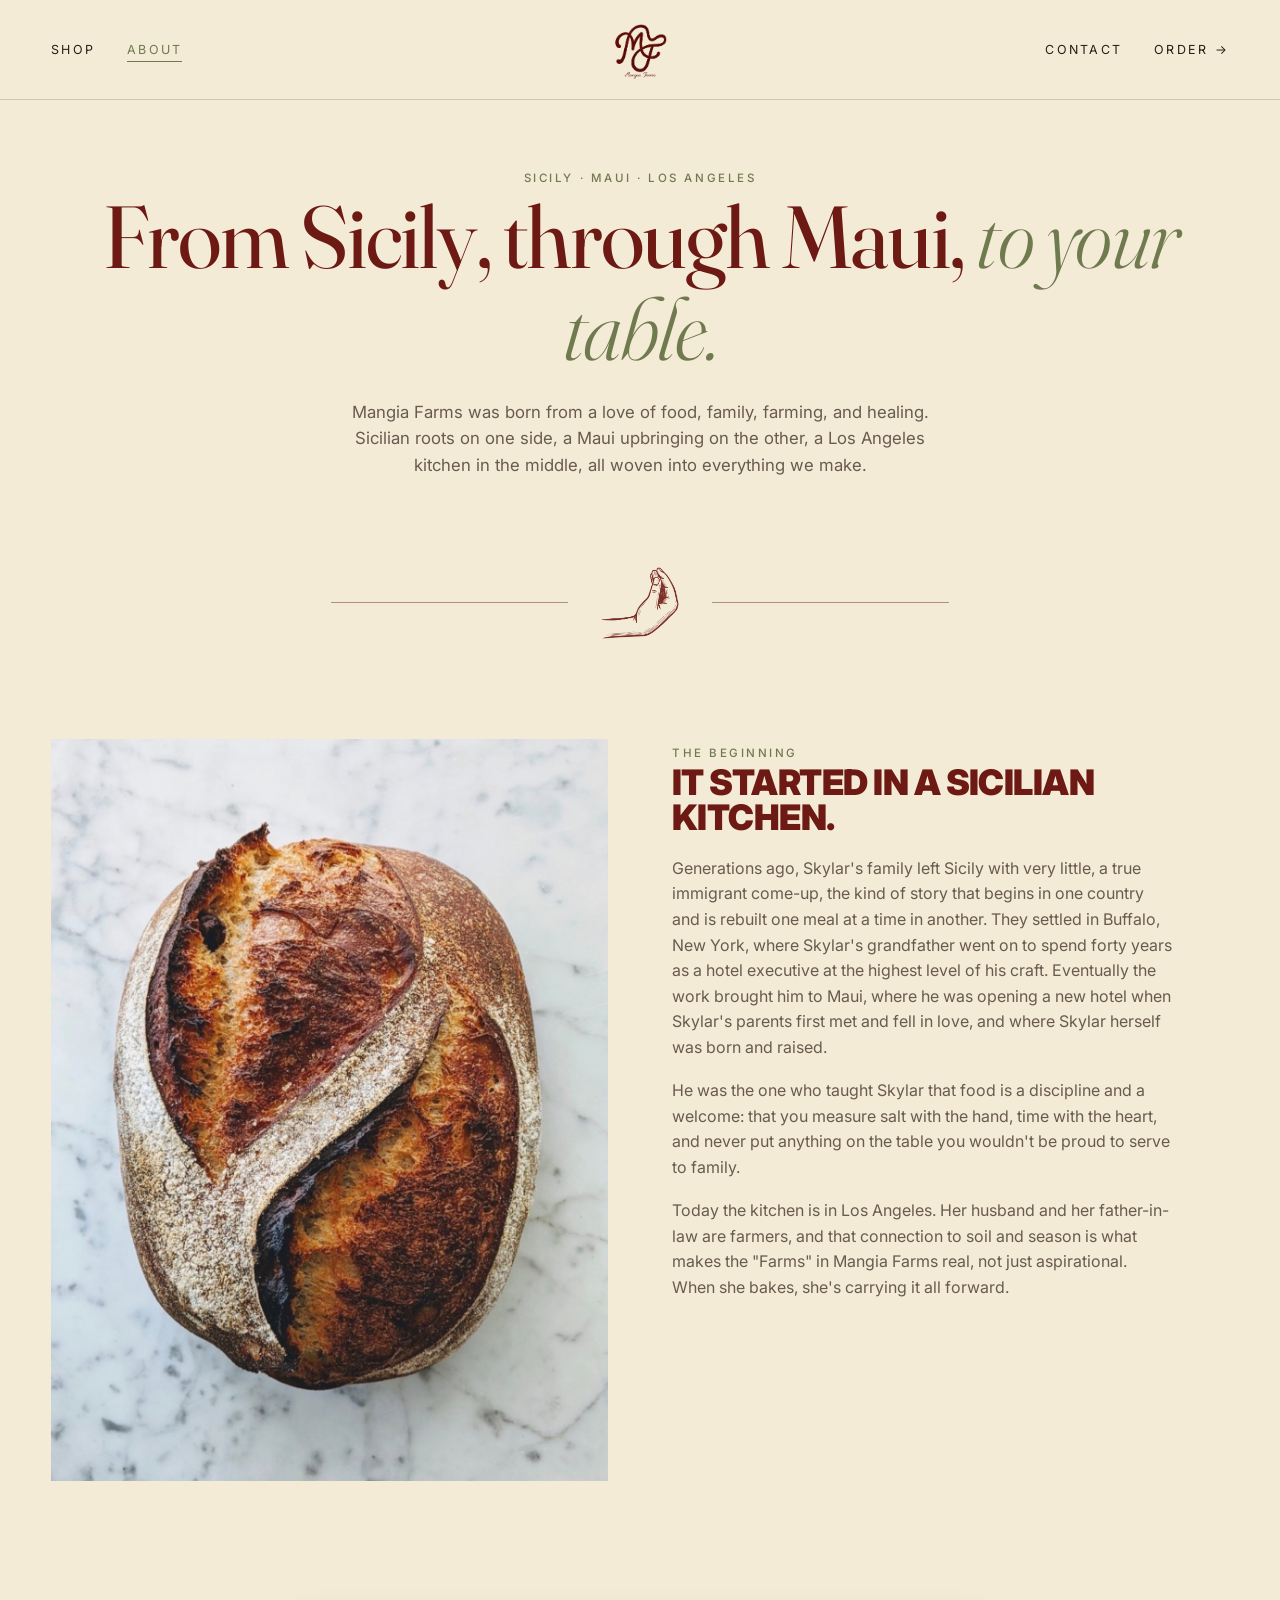
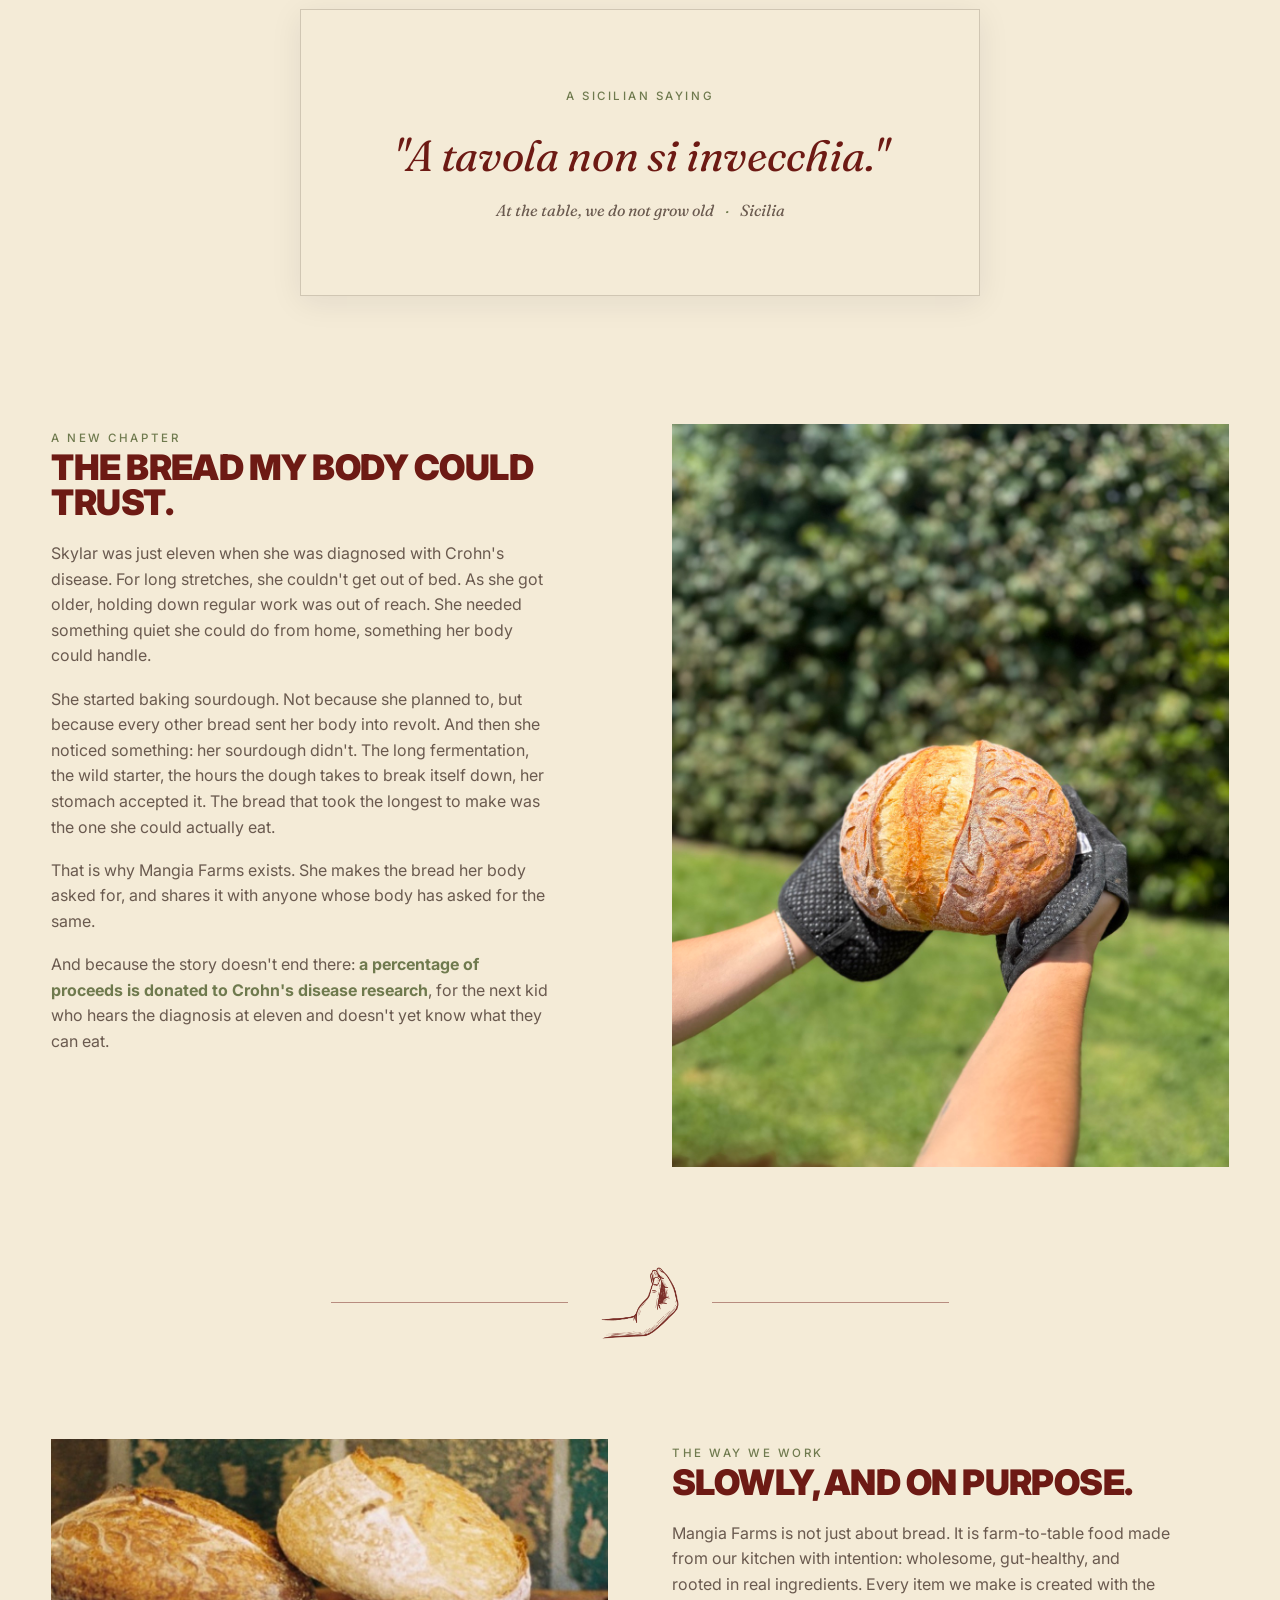
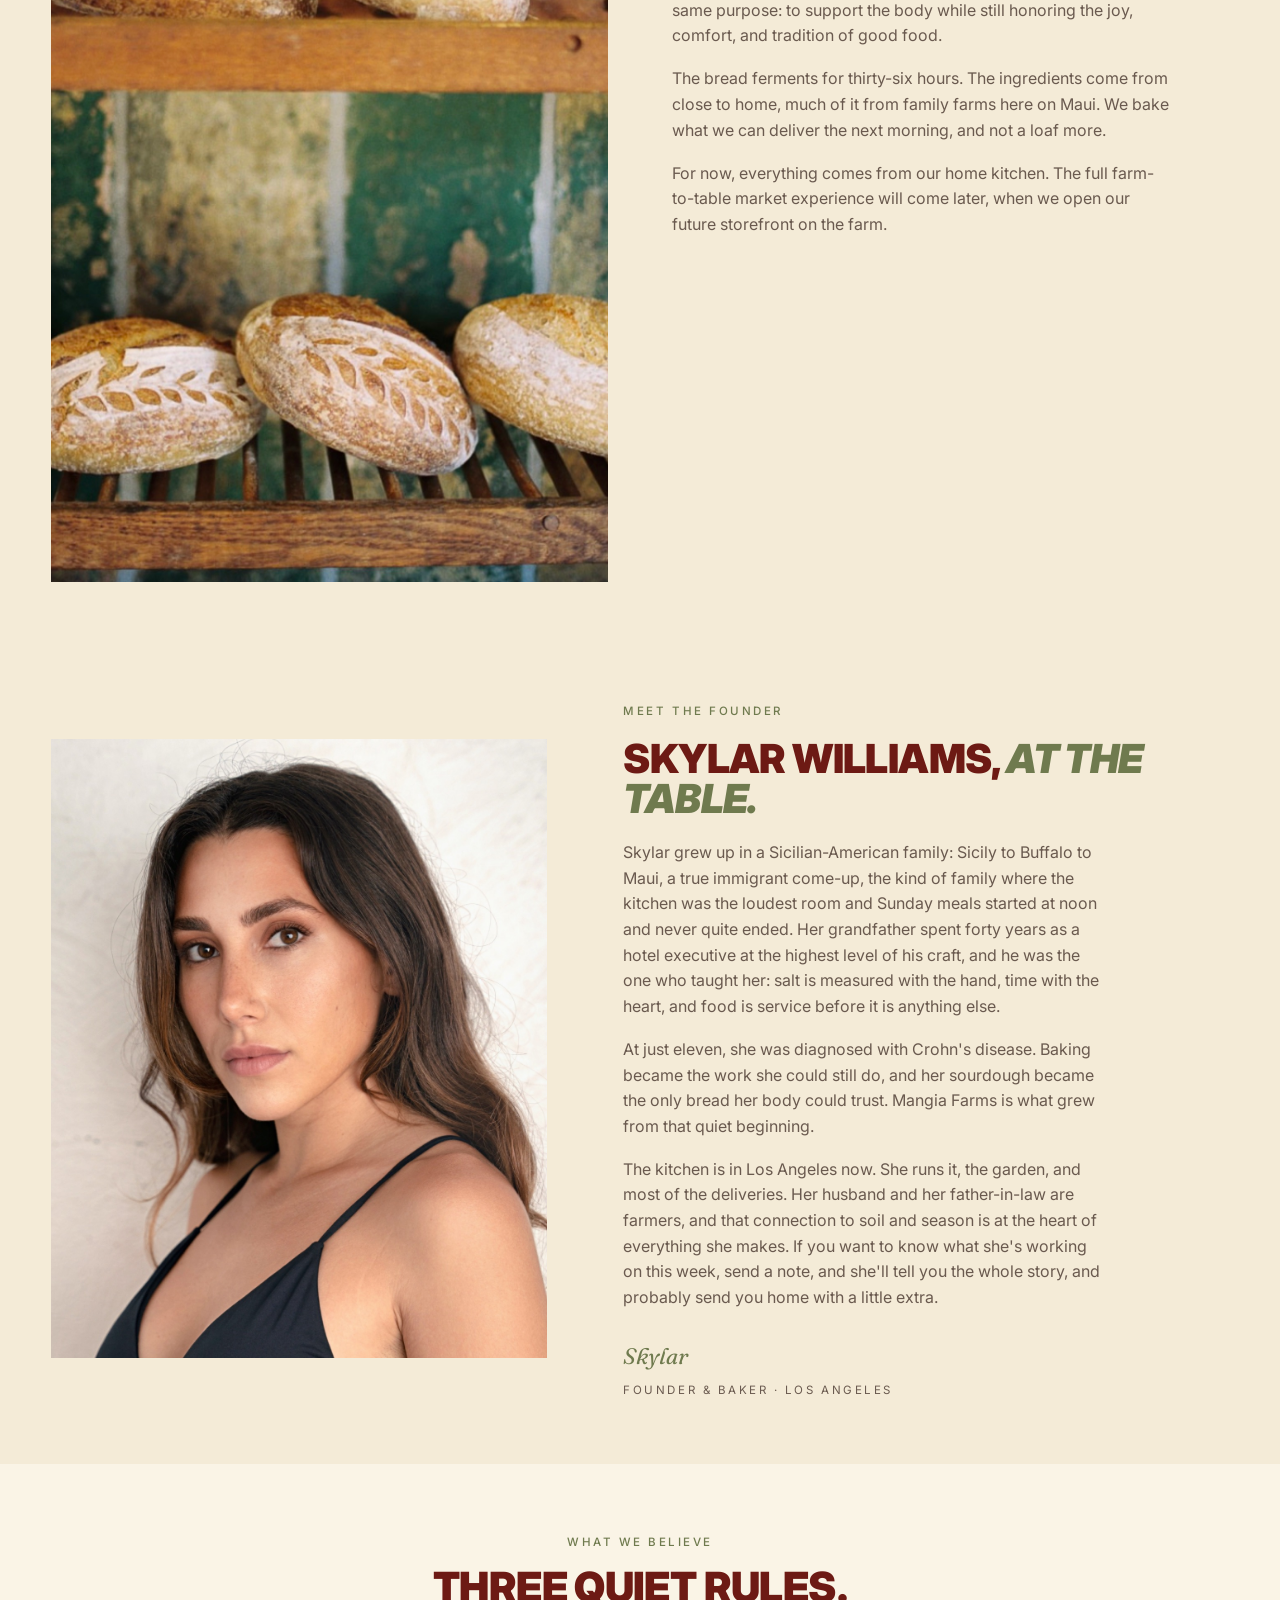
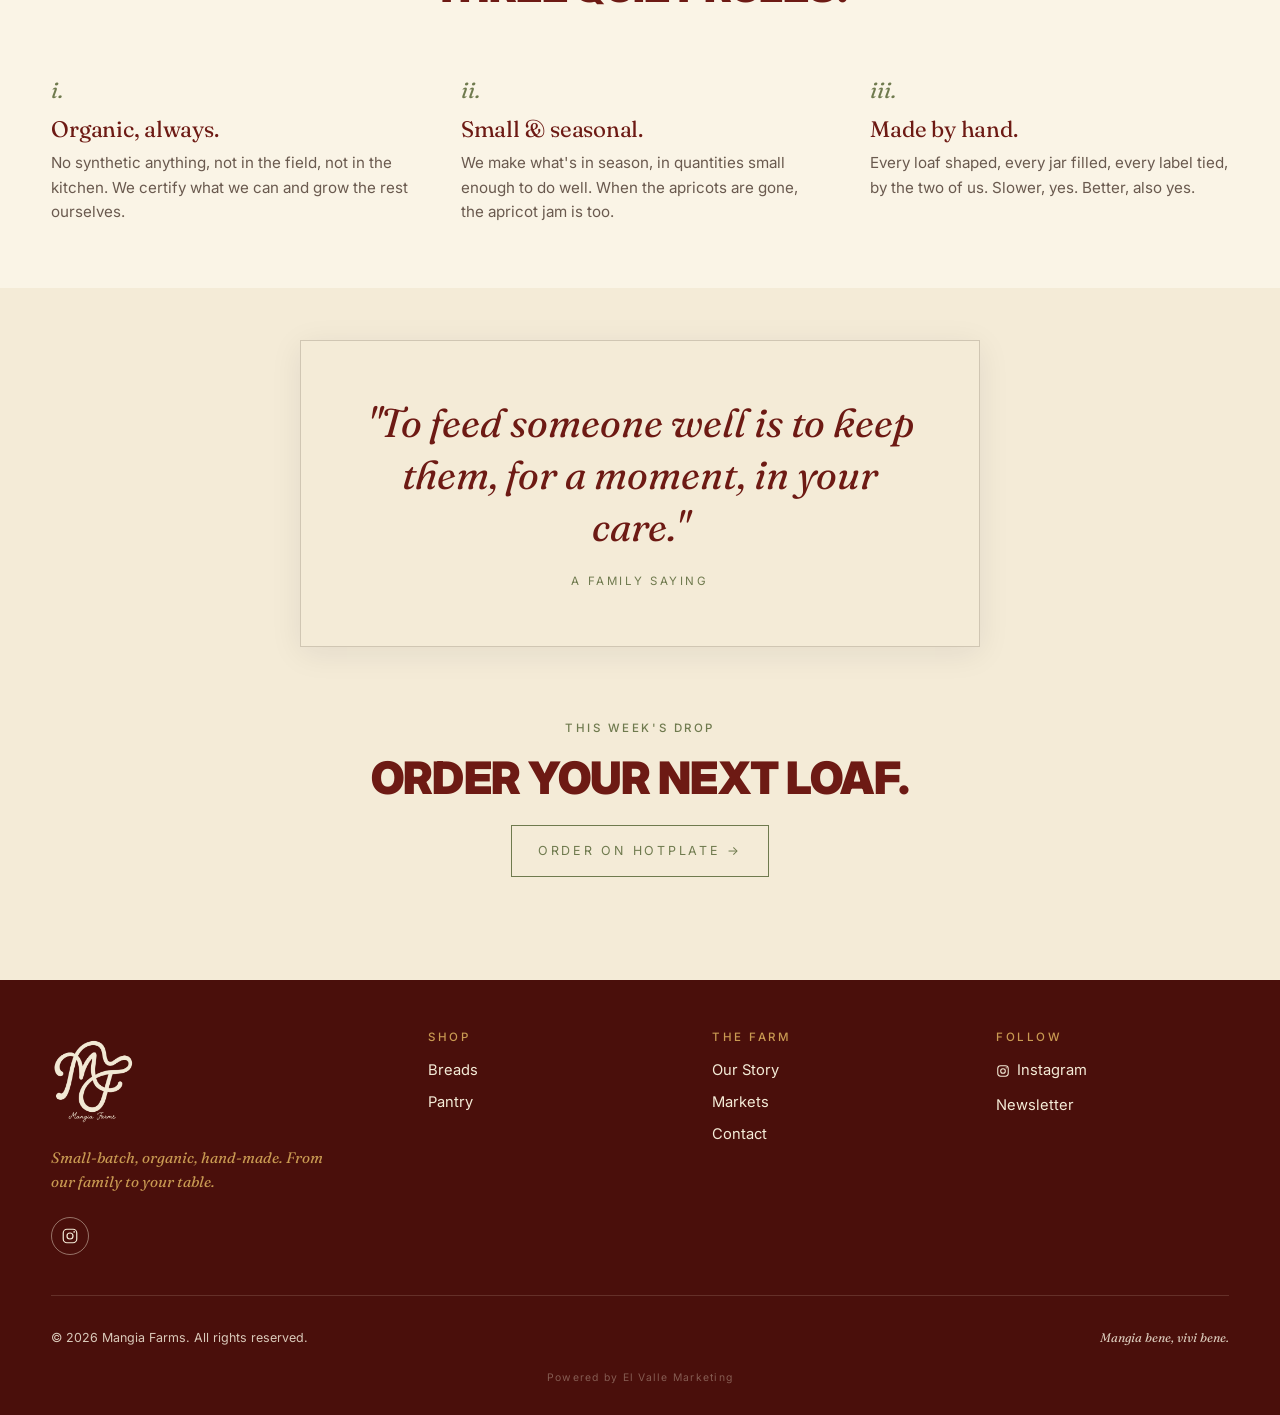
==== commit 3c041f22: "Burgundy rebrand: MF monogram logo, cream + oxblood palette, gingham-sage accents - Swap wave wordma" ====
--- a/about.html
+++ b/about.html
@@ -3,12 +3,12 @@
 <head>
 <meta charset="utf-8" />
 <meta name="viewport" content="width=device-width, initial-scale=1" />
-<title>About — Mangia Farms</title>
-<meta name="description" content="The story of Mangia Farms — a small, family-run kitchen growing and making slow, organic food in the old tradition." />
+<title>About · Mangia Farms</title>
+<meta name="description" content="The story of Mangia Farms, a small, family-run kitchen growing and making slow, organic food in the old tradition." />
 <link rel="canonical" href="https://mangiafarms.com/about.html">
 <meta property="og:type" content="website">
 <meta property="og:site_name" content="Mangia Farms">
-<meta property="og:title" content="From Sicily, through Maui, to your table — Mangia Farms">
+<meta property="og:title" content="From Sicily, through Maui, to your table · Mangia Farms">
 <meta property="og:description" content="Skylar Williams was diagnosed with Crohn's at eleven. Her long-fermented sourdough became the bread her body could trust. This is the story of Mangia Farms.">
 <meta property="og:url" content="https://mangiafarms.com/about.html">
 <meta property="og:image" content="https://mangiafarms.com/img/loaf-mitts-light.jpg">
@@ -30,7 +30,7 @@
       <li><a href="shop.html">Shop</a></li>
       <li><a href="about.html" class="active">About</a></li>
     </ul>
-    <a href="index.html" class="brand"><span>Mangia</span><svg class="brand-wave" viewBox="0 0 80 18" aria-hidden="true" focusable="false"><path d="M 2 15 C 5 15 8 14 11 10 C 14 5 21 3 26 6 C 31 9 30 13 23 12 C 19 11 21 8 24 10 C 27 12 31 14 36 15 C 44 16 50 16 54 14 C 60 12 66 12 70 14 C 73 15 76 15 78 15" fill="none" stroke="currentColor" stroke-width="1.5" stroke-linecap="round" stroke-linejoin="round"/></svg><span>Farms</span></a>
+    <a href="index.html" class="brand" aria-label="Mangia Farms"><img class="brand-logo" src="img/mangia-farms-logo.png" alt="Mangia Farms"></a>
     <ul class="nav-links nav-links--right">
       <li><a href="contact.html">Contact</a></li>
       <li><a href="https://www.hotplate.com/mangiafarms?referralType=reminder" target="_blank" rel="noopener">Order &rarr;</a></li>
@@ -43,7 +43,7 @@
   <section class="about-hero">
     <span class="eyebrow">Sicily · Maui · Los Angeles</span>
     <h1>From Sicily, through Maui, <em>to your table.</em></h1>
-    <p>Mangia Farms was born from a love of food, family, farming, and healing. Sicilian roots on one side, a Maui upbringing on the other, a Los Angeles kitchen in the middle — all woven into everything we make.</p>
+    <p>Mangia Farms was born from a love of food, family, farming, and healing. Sicilian roots on one side, a Maui upbringing on the other, a Los Angeles kitchen in the middle, all woven into everything we make.</p>
   </section>
 
   <div class="hand-divider" aria-hidden="true">
@@ -57,9 +57,9 @@
     <div class="story-copy">
       <span class="eyebrow">The Beginning</span>
       <h2>It started in a Sicilian kitchen.</h2>
-      <p>Generations ago, Skylar's family left Sicily with very little — a true immigrant come-up, the kind of story that begins in one country and is rebuilt one meal at a time in another. They settled in Buffalo, New York, where Skylar's grandfather went on to spend forty years as a hotel executive at the highest level of his craft. Eventually the work brought him to Maui — where he was opening a new hotel when Skylar's parents first met and fell in love, and where Skylar herself was born and raised.</p>
-      <p>He was the one who taught Skylar that food is a discipline and a welcome — that you measure salt with the hand, time with the heart, and never put anything on the table you wouldn't be proud to serve to family.</p>
-      <p>Today the kitchen is in Los Angeles. Her husband and her father-in-law are farmers — that connection to soil and season is what makes the "Farms" in Mangia Farms real, not just aspirational. When she bakes, she's carrying it all forward.</p>
+      <p>Generations ago, Skylar's family left Sicily with very little, a true immigrant come-up, the kind of story that begins in one country and is rebuilt one meal at a time in another. They settled in Buffalo, New York, where Skylar's grandfather went on to spend forty years as a hotel executive at the highest level of his craft. Eventually the work brought him to Maui, where he was opening a new hotel when Skylar's parents first met and fell in love, and where Skylar herself was born and raised.</p>
+      <p>He was the one who taught Skylar that food is a discipline and a welcome: that you measure salt with the hand, time with the heart, and never put anything on the table you wouldn't be proud to serve to family.</p>
+      <p>Today the kitchen is in Los Angeles. Her husband and her father-in-law are farmers, and that connection to soil and season is what makes the "Farms" in Mangia Farms real, not just aspirational. When she bakes, she's carrying it all forward.</p>
     </div>
   </section>
 
@@ -78,10 +78,10 @@
     <div class="story-copy">
       <span class="eyebrow">A New Chapter</span>
       <h2>The bread my body could trust.</h2>
-      <p>Skylar was just eleven when she was diagnosed with Crohn's disease. For long stretches, she couldn't get out of bed. As she got older, holding down regular work was out of reach. She needed something quiet she could do from home — something her body could handle.</p>
-      <p>She started baking sourdough. Not because she planned to, but because every other bread sent her body into revolt. And then she noticed something: her sourdough didn't. The long fermentation, the wild starter, the hours the dough takes to break itself down — her stomach accepted it. The bread that took the longest to make was the one she could actually eat.</p>
-      <p>That is why Mangia Farms exists. She makes the bread her body asked for — and shares it with anyone whose body has asked for the same.</p>
-      <p>And because the story doesn't end there: <strong style="font-style: normal; color: var(--wine);">a percentage of proceeds is donated to Crohn's disease research</strong> — for the next kid who hears the diagnosis at eleven and doesn't yet know what they can eat.</p>
+      <p>Skylar was just eleven when she was diagnosed with Crohn's disease. For long stretches, she couldn't get out of bed. As she got older, holding down regular work was out of reach. She needed something quiet she could do from home, something her body could handle.</p>
+      <p>She started baking sourdough. Not because she planned to, but because every other bread sent her body into revolt. And then she noticed something: her sourdough didn't. The long fermentation, the wild starter, the hours the dough takes to break itself down, her stomach accepted it. The bread that took the longest to make was the one she could actually eat.</p>
+      <p>That is why Mangia Farms exists. She makes the bread her body asked for, and shares it with anyone whose body has asked for the same.</p>
+      <p>And because the story doesn't end there: <strong style="font-style: normal; color: var(--wine);">a percentage of proceeds is donated to Crohn's disease research</strong>, for the next kid who hears the diagnosis at eleven and doesn't yet know what they can eat.</p>
     </div>
   </section>
 
@@ -96,8 +96,8 @@
     <div class="story-copy">
       <span class="eyebrow">The Way We Work</span>
       <h2>Slowly, and on purpose.</h2>
-      <p>Mangia Farms is not just about bread. It is farm-to-table food made from our kitchen with intention — wholesome, gut-healthy, and rooted in real ingredients. Every item we make is created with the same purpose: to support the body while still honoring the joy, comfort, and tradition of good food.</p>
-      <p>The bread ferments for thirty-six hours. The ingredients come from close to home — much of it from family farms here on Maui. We bake what we can deliver the next morning, and not a loaf more.</p>
+      <p>Mangia Farms is not just about bread. It is farm-to-table food made from our kitchen with intention: wholesome, gut-healthy, and rooted in real ingredients. Every item we make is created with the same purpose: to support the body while still honoring the joy, comfort, and tradition of good food.</p>
+      <p>The bread ferments for thirty-six hours. The ingredients come from close to home, much of it from family farms here on Maui. We bake what we can deliver the next morning, and not a loaf more.</p>
       <p>For now, everything comes from our home kitchen. The full farm-to-table market experience will come later, when we open our future storefront on the farm.</p>
     </div>
   </section>
@@ -109,10 +109,10 @@
     <div class="founder-copy">
       <span class="eyebrow">Meet the Founder</span>
       <h2>Skylar Williams, <em>at the table.</em></h2>
-      <p>Skylar grew up in a Sicilian-American family — Sicily to Buffalo to Maui, a true immigrant come-up, the kind of family where the kitchen was the loudest room and Sunday meals started at noon and never quite ended. Her grandfather spent forty years as a hotel executive at the highest level of his craft, and he was the one who taught her: salt is measured with the hand, time with the heart, and food is service before it is anything else.</p>
-      <p>At just eleven, she was diagnosed with Crohn's disease. Baking became the work she could still do — and her sourdough became the only bread her body could trust. Mangia Farms is what grew from that quiet beginning.</p>
-      <p>The kitchen is in Los Angeles now. She runs it, the garden, and most of the deliveries. Her husband and her father-in-law are farmers — that connection to soil and season is at the heart of everything she makes. If you want to know what she's working on this week, send a note — she'll tell you the whole story, and probably send you home with a little extra.</p>
-      <span class="founder-signature">— Skylar</span>
+      <p>Skylar grew up in a Sicilian-American family: Sicily to Buffalo to Maui, a true immigrant come-up, the kind of family where the kitchen was the loudest room and Sunday meals started at noon and never quite ended. Her grandfather spent forty years as a hotel executive at the highest level of his craft, and he was the one who taught her: salt is measured with the hand, time with the heart, and food is service before it is anything else.</p>
+      <p>At just eleven, she was diagnosed with Crohn's disease. Baking became the work she could still do, and her sourdough became the only bread her body could trust. Mangia Farms is what grew from that quiet beginning.</p>
+      <p>The kitchen is in Los Angeles now. She runs it, the garden, and most of the deliveries. Her husband and her father-in-law are farmers, and that connection to soil and season is at the heart of everything she makes. If you want to know what she's working on this week, send a note, and she'll tell you the whole story, and probably send you home with a little extra.</p>
+      <span class="founder-signature">Skylar</span>
       <span class="founder-role">Founder &amp; Baker · Los Angeles</span>
     </div>
   </section>
@@ -127,7 +127,7 @@
         <div class="value">
           <div class="value-num">i.</div>
           <h3>Organic, always.</h3>
-          <p>No synthetic anything — not in the field, not in the kitchen. We certify what we can and grow the rest ourselves.</p>
+          <p>No synthetic anything, not in the field, not in the kitchen. We certify what we can and grow the rest ourselves.</p>
         </div>
         <div class="value">
           <div class="value-num">ii.</div>
@@ -137,7 +137,7 @@
         <div class="value">
           <div class="value-num">iii.</div>
           <h3>Made by hand.</h3>
-          <p>Every loaf shaped, every jar filled, every label tied — by the two of us. Slower, yes. Better, also yes.</p>
+          <p>Every loaf shaped, every jar filled, every label tied, by the two of us. Slower, yes. Better, also yes.</p>
         </div>
       </div>
     </section>
@@ -145,7 +145,7 @@
 
   <div class="quote">
     <blockquote>"To feed someone well is to keep them, for a moment, in your care."</blockquote>
-    <cite>— A Family Saying</cite>
+    <cite>A Family Saying</cite>
   </div>
 
   <section style="padding-top: 1rem; text-align: center;">
@@ -159,7 +159,7 @@
 <footer>
   <div class="footer-inner">
     <div>
-      <div class="footer-brand"><span>Mangia</span><svg class="brand-wave" viewBox="0 0 80 18" aria-hidden="true" focusable="false"><path d="M 2 15 C 5 15 8 14 11 10 C 14 5 21 3 26 6 C 31 9 30 13 23 12 C 19 11 21 8 24 10 C 27 12 31 14 36 15 C 44 16 50 16 54 14 C 60 12 66 12 70 14 C 73 15 76 15 78 15" fill="none" stroke="currentColor" stroke-width="1.5" stroke-linecap="round" stroke-linejoin="round"/></svg><span>Farms</span></div>
+      <div class="footer-brand"><img class="footer-logo" src="img/mangia-farms-logo-cream.png" alt="Mangia Farms"></div>
       <p class="footer-tag">Small-batch, organic, hand-made. From our family to your table.</p>
       <div class="footer-social">
         <a href="https://www.instagram.com/mangiafarms" target="_blank" rel="noopener" aria-label="Follow Mangia Farms on Instagram">
--- a/styles.css
+++ b/styles.css
@@ -4,20 +4,35 @@
    ============================================ */
 
 :root {
-  /* Sun-on-Mediterranean palette: cobalt sea, persimmon harvest, cream linen. */
-  --cream:        #f7eecf;
-  --cream-deep:   #eee2b5;
-  --bone:         #fbf6e2;
-  --wheat:        #d4aa63;
-  --sage:         #b65331;  /* terracotta — supporting warm */
-  --sage-deep:    #8d3f23;
-  --moss:         #1b95e0;  /* sky blue — headings + brand */
-  --navy:         #105f99;  /* deep navy — dark-band surfaces (markets + footer) */
-  --wine:         #e45527;  /* persimmon orange — accents + emphasis */
-  --wine-deep:    #b7401a;
-  --ink:          #1a1f2e;
-  --ink-soft:     #4b5260;
-  --rule:         rgba(26, 31, 46, 0.18);
+  /* ============================================================
+     ACTIVE SCHEME: BURGUNDY (heritage tablecloth)
+     Oxblood monogram, warm cream linen, sage-green gingham accent.
+     Variable NAMES are legacy (--moss/--navy/--wine); values below
+     define the burgundy world. To revert to the BLUE scheme, comment
+     this block and uncomment "BLUE SCHEME" below — nothing else changes.
+     ============================================================ */
+  --cream:        #f4ebd7;  /* warm cream linen — page background */
+  --cream-deep:   #ebe0c5;
+  --bone:         #faf4e6;
+  --wheat:        #c99a52;  /* honey gold — accents on dark burgundy (footer) */
+  --sage:         #8f9a6a;  /* soft sage — card tags, supporting */
+  --sage-deep:    #6f7a4e;
+  --moss:         #6d1a14;  /* BURGUNDY — headings + brand */
+  --navy:         #4a0f0b;  /* DEEP BURGUNDY — dark-band surfaces (markets + footer) */
+  --wine:         #6f7a4e;  /* SAGE GREEN — eyebrows, italic emphasis, prices (on cream) */
+  --wine-deep:    #586440;
+  --ink:          #2c1c15;  /* warm dark brown — body text */
+  --ink-soft:     #6a5a4f;
+  --rule:         rgba(44, 28, 21, 0.18);
+
+  /* ------------------------------------------------------------
+     BLUE SCHEME (previous — Sun-on-Mediterranean). To restore:
+     comment the burgundy values above and uncomment these.
+     --cream:#f7eecf; --cream-deep:#eee2b5; --bone:#fbf6e2;
+     --wheat:#d4aa63; --sage:#b65331; --sage-deep:#8d3f23;
+     --moss:#1b95e0; --navy:#105f99; --wine:#e45527; --wine-deep:#b7401a;
+     --ink:#1a1f2e; --ink-soft:#4b5260; --rule:rgba(26,31,46,0.18);
+     ------------------------------------------------------------ */
 
   --serif:  'Fraunces', 'Cormorant Garamond', Georgia, serif;
   --sans:   'Inter', -apple-system, BlinkMacSystemFont, 'Helvetica Neue', Arial, sans-serif;
@@ -183,6 +198,14 @@
   overflow: visible;
 }
 
+/* New MF monogram logo mark (replaces the wave wordmark) */
+.brand-logo {
+  height: 64px;
+  width: auto;
+  display: block;
+}
+@media (max-width: 720px) { .brand-logo { height: 54px; } }
+
 .brand .amp {
   font-style: italic;
   font-weight: 300;
@@ -244,6 +267,14 @@
 }
 
 .hero-copy .eyebrow { margin-bottom: 1.4rem; display: inline-block; }
+
+/* MF monogram brand mark at the top of the hero copy */
+.hero-brand {
+  display: block;
+  width: clamp(140px, 18vw, 220px);
+  height: auto;
+  margin-bottom: 1.6rem;
+}
 
 .hero-title {
   font-size: clamp(2.8rem, 7vw, 5.4rem);
@@ -997,6 +1028,7 @@
 }
 .footer-brand .brand-wave { color: var(--wheat); }
 .footer-brand .amp { font-style: italic; color: var(--wheat); margin: 0 0.15em; font-weight: 300; }
+.footer-logo { height: 96px; width: auto; display: block; margin-bottom: 0.4rem; }
 .footer-tag {
   font-family: var(--serif);
   font-style: italic;
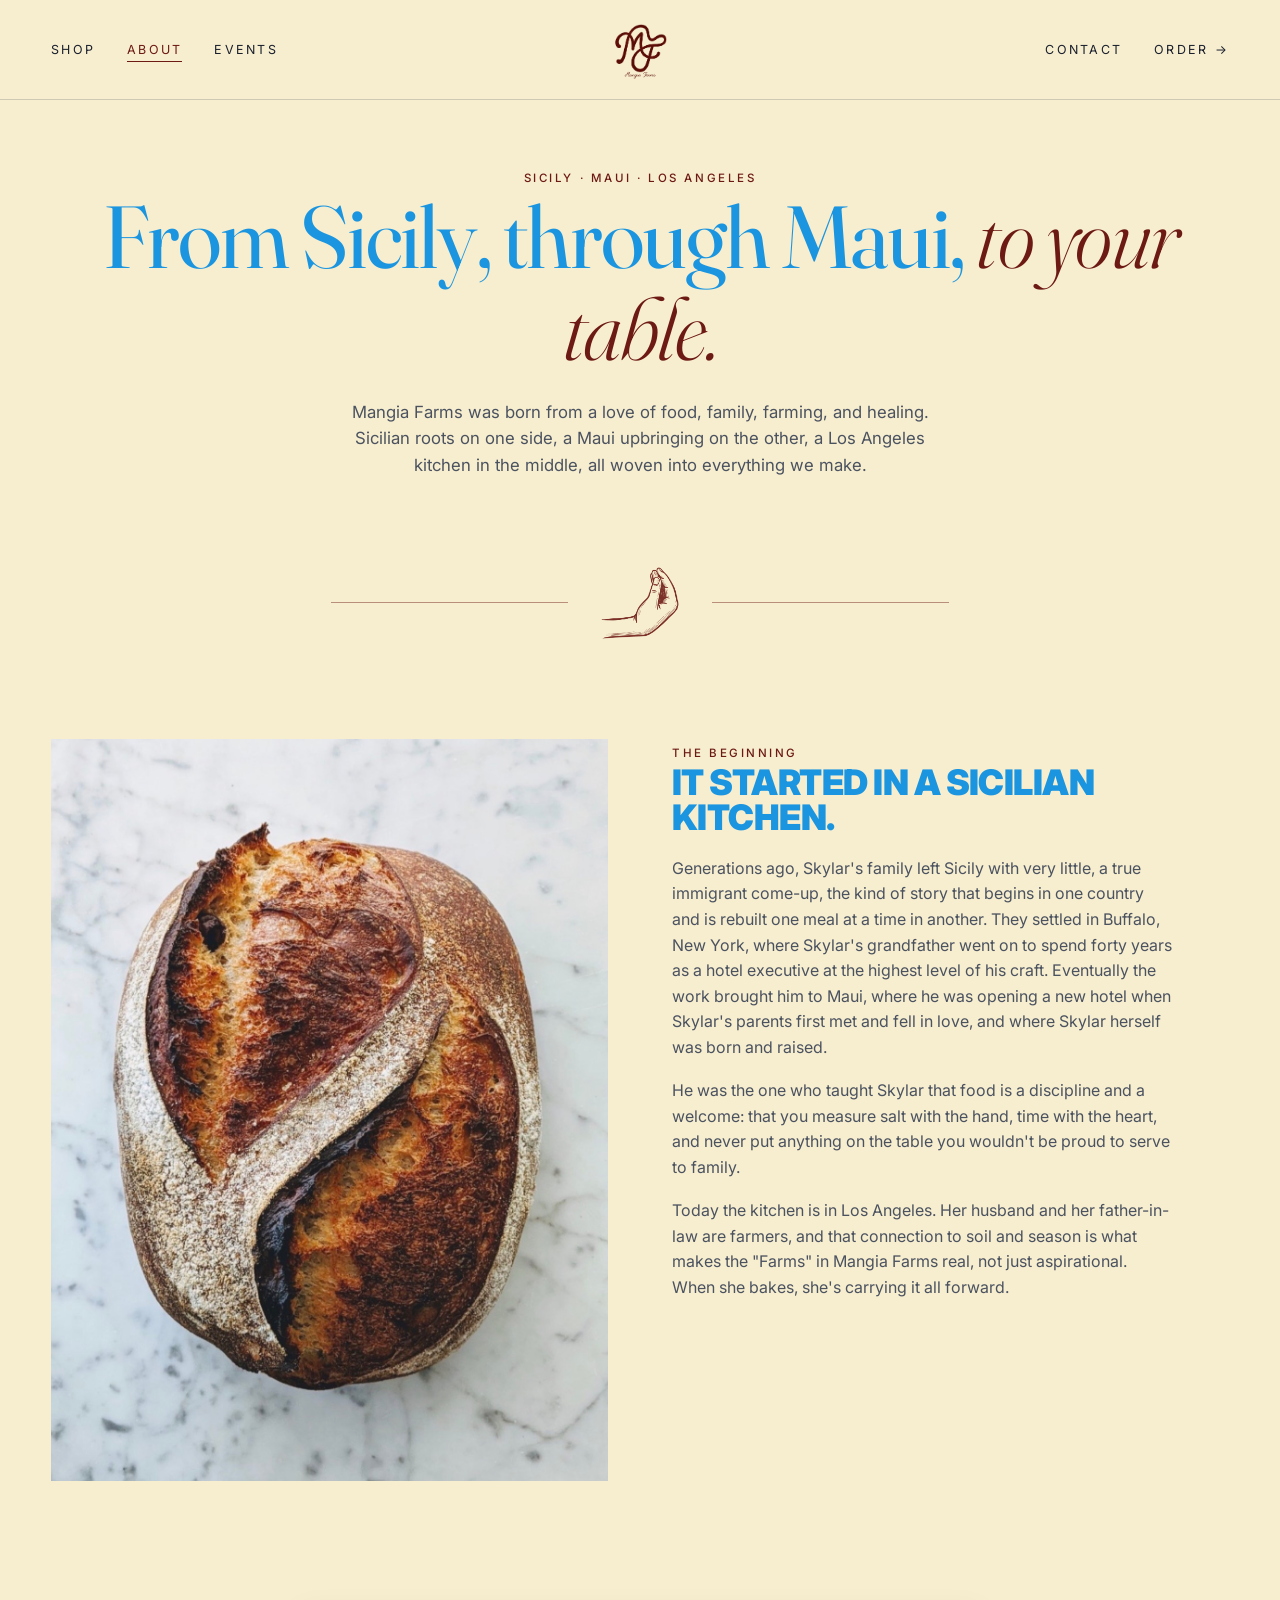
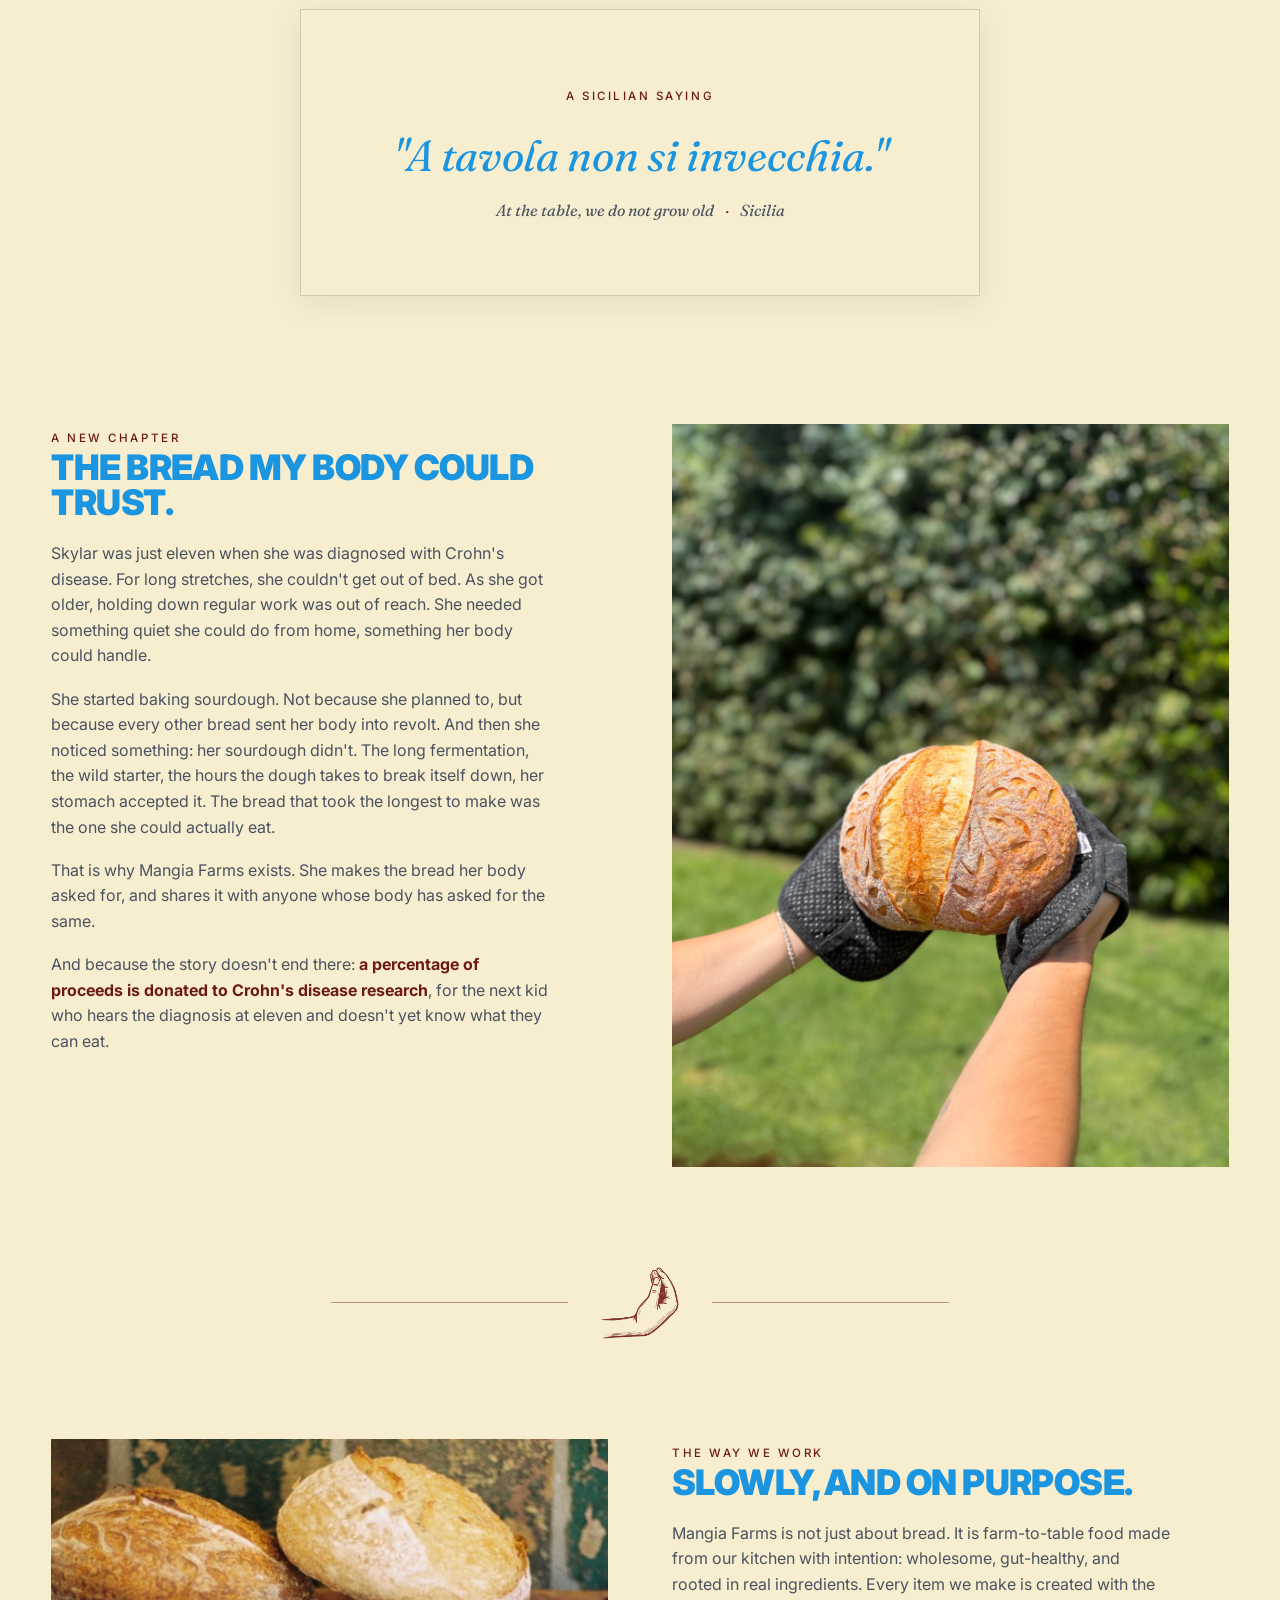
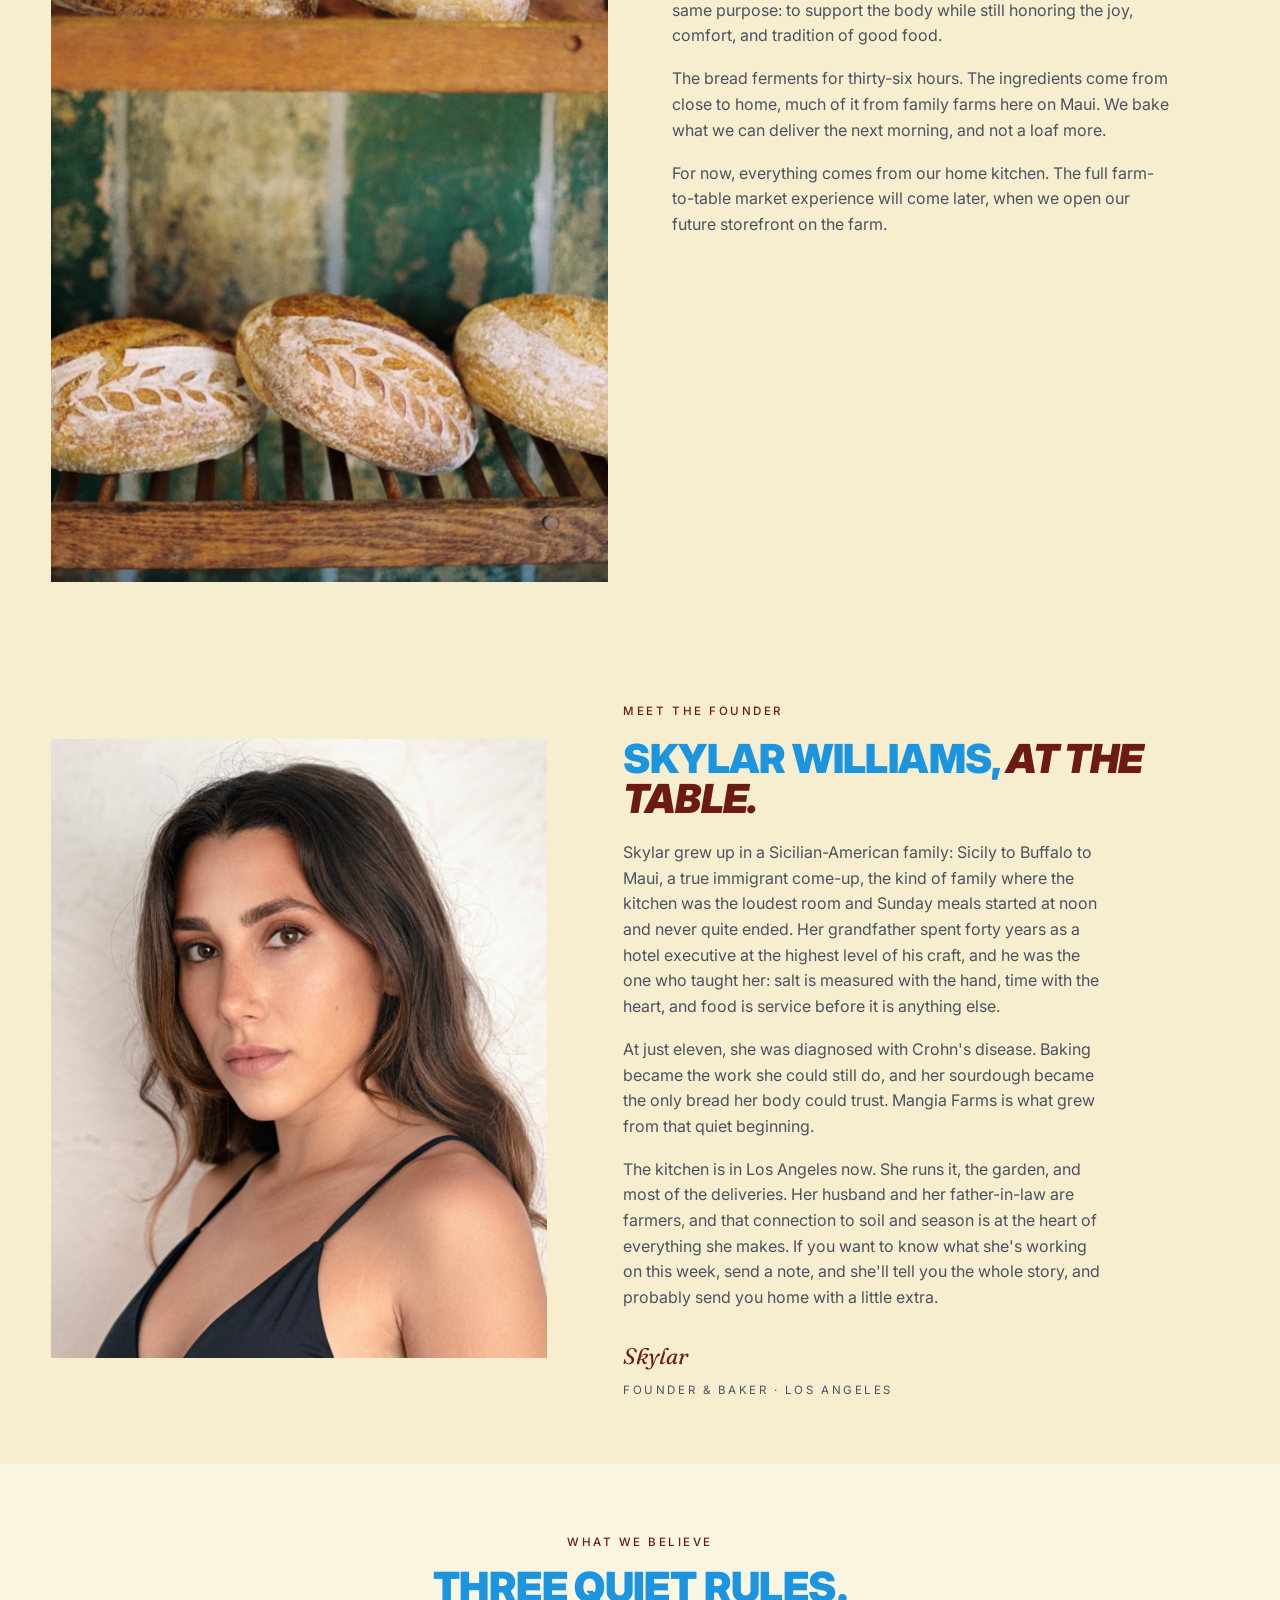
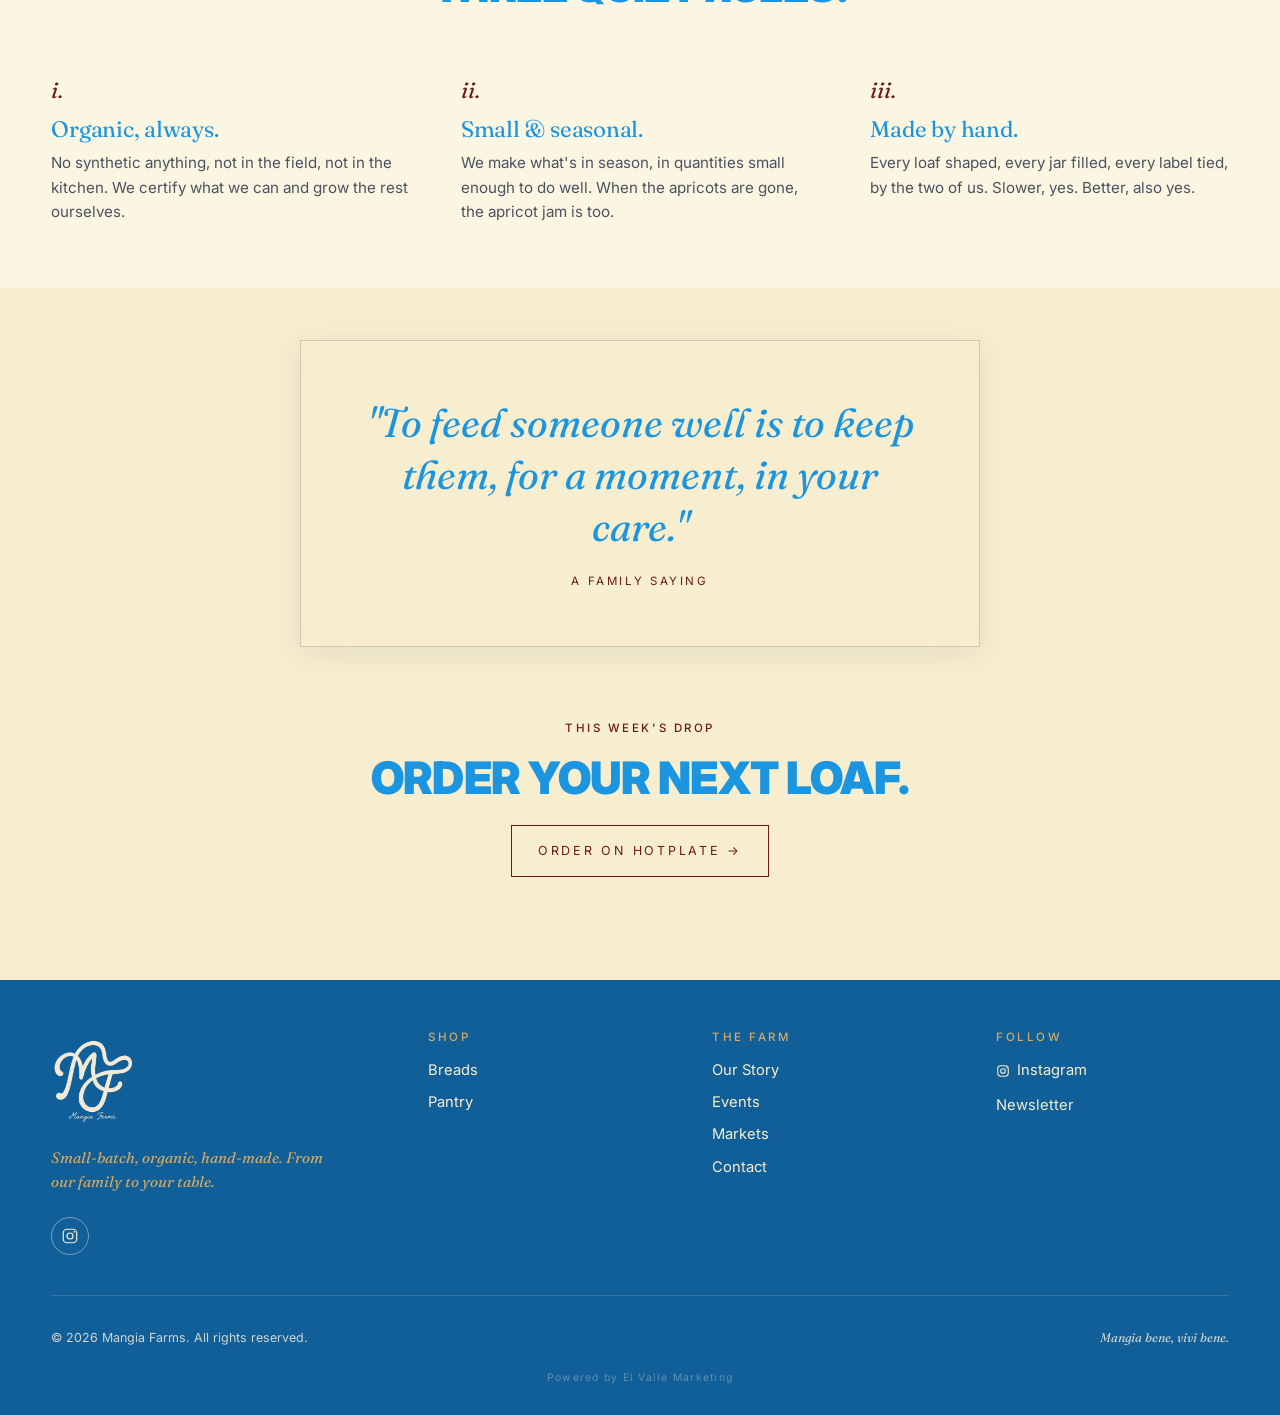
==== commit 16ed5929: "Blue + burgundy scheme, plus new Events page (edible tablescapes) - Remap palette: sky-blue structur" ====
--- a/about.html
+++ b/about.html
@@ -29,6 +29,7 @@
     <ul class="nav-links nav-links--left">
       <li><a href="shop.html">Shop</a></li>
       <li><a href="about.html" class="active">About</a></li>
+      <li><a href="events.html">Events</a></li>
     </ul>
     <a href="index.html" class="brand" aria-label="Mangia Farms"><img class="brand-logo" src="img/mangia-farms-logo.png" alt="Mangia Farms"></a>
     <ul class="nav-links nav-links--right">
@@ -178,6 +179,7 @@
       <h4>The Farm</h4>
       <ul>
         <li><a href="about.html">Our Story</a></li>
+        <li><a href="events.html">Events</a></li>
         <li><a href="index.html#markets">Markets</a></li>
         <li><a href="contact.html">Contact</a></li>
       </ul>
--- a/styles.css
+++ b/styles.css
@@ -5,29 +5,42 @@
 
 :root {
   /* ============================================================
-     ACTIVE SCHEME: BURGUNDY (heritage tablecloth)
-     Oxblood monogram, warm cream linen, sage-green gingham accent.
-     Variable NAMES are legacy (--moss/--navy/--wine); values below
-     define the burgundy world. To revert to the BLUE scheme, comment
-     this block and uncomment "BLUE SCHEME" below — nothing else changes.
+     ACTIVE SCHEME: BLUE + BURGUNDY
+     Sky-blue structure (headings, brand, dark footer/markets bands),
+     deep-burgundy accent (eyebrows, italic emphasis, prices, buttons,
+     the hand divider) and the burgundy MF monogram logo. Cream ground,
+     honey-gold on the deep-blue footer. No green.
+     Variable NAMES are legacy: --moss/--navy hold the blues, --wine
+     holds the burgundy accent. To switch schemes, comment this block
+     and uncomment one below. Nothing else changes.
      ============================================================ */
-  --cream:        #f4ebd7;  /* warm cream linen — page background */
-  --cream-deep:   #ebe0c5;
-  --bone:         #faf4e6;
-  --wheat:        #c99a52;  /* honey gold — accents on dark burgundy (footer) */
-  --sage:         #8f9a6a;  /* soft sage — card tags, supporting */
-  --sage-deep:    #6f7a4e;
-  --moss:         #6d1a14;  /* BURGUNDY — headings + brand */
-  --navy:         #4a0f0b;  /* DEEP BURGUNDY — dark-band surfaces (markets + footer) */
-  --wine:         #6f7a4e;  /* SAGE GREEN — eyebrows, italic emphasis, prices (on cream) */
-  --wine-deep:    #586440;
-  --ink:          #2c1c15;  /* warm dark brown — body text */
-  --ink-soft:     #6a5a4f;
-  --rule:         rgba(44, 28, 21, 0.18);
+  --cream:        #f7eecf;  /* warm cream - page background */
+  --cream-deep:   #eee2b5;
+  --bone:         #fbf6e2;
+  --wheat:        #d4aa63;  /* honey gold - accents on the deep-blue footer */
+  --sage:         #b5675f;  /* dusty burgundy - light supporting */
+  --sage-deep:    #a34a42;  /* dusty burgundy - card tags */
+  --moss:         #1b95e0;  /* SKY BLUE - headings + brand structure */
+  --navy:         #105f99;  /* DEEP BLUE - markets band + footer surface */
+  --wine:         #6d1a14;  /* BURGUNDY - accent: eyebrows, italics, prices, buttons, divider */
+  --wine-deep:    #4a0f0b;  /* deep burgundy - button/hover */
+  --ink:          #1a1f2e;  /* cool dark ink - body text */
+  --ink-soft:     #4b5260;
+  --rule:         rgba(26, 31, 46, 0.18);
 
   /* ------------------------------------------------------------
-     BLUE SCHEME (previous — Sun-on-Mediterranean). To restore:
-     comment the burgundy values above and uncomment these.
+     BURGUNDY SCHEME (all-oxblood, heritage tablecloth). To restore:
+     comment the block above and uncomment these.
+     --cream:#f4ebd7; --cream-deep:#ebe0c5; --bone:#faf4e6;
+     --wheat:#c99a52; --sage:#8f9a6a; --sage-deep:#6f7a4e;
+     --moss:#6d1a14; --navy:#4a0f0b; --wine:#6f7a4e; --wine-deep:#586440;
+     --ink:#2c1c15; --ink-soft:#6a5a4f; --rule:rgba(44,28,21,0.18);
+     (also point .hand-divider rules back to var(--moss), and use the
+      burgundy hand PNG.)
+     ------------------------------------------------------------ */
+
+  /* ------------------------------------------------------------
+     ORIGINAL BLUE + PERSIMMON SCHEME (pre-burgundy live palette).
      --cream:#f7eecf; --cream-deep:#eee2b5; --bone:#fbf6e2;
      --wheat:#d4aa63; --sage:#b65331; --sage-deep:#8d3f23;
      --moss:#1b95e0; --navy:#105f99; --wine:#e45527; --wine-deep:#b7401a;
@@ -744,7 +757,7 @@
   content: "";
   flex: 1;
   height: 1px;
-  background: var(--moss);
+  background: var(--wine);
   opacity: 0.45;
 }
 .hand-divider img {
